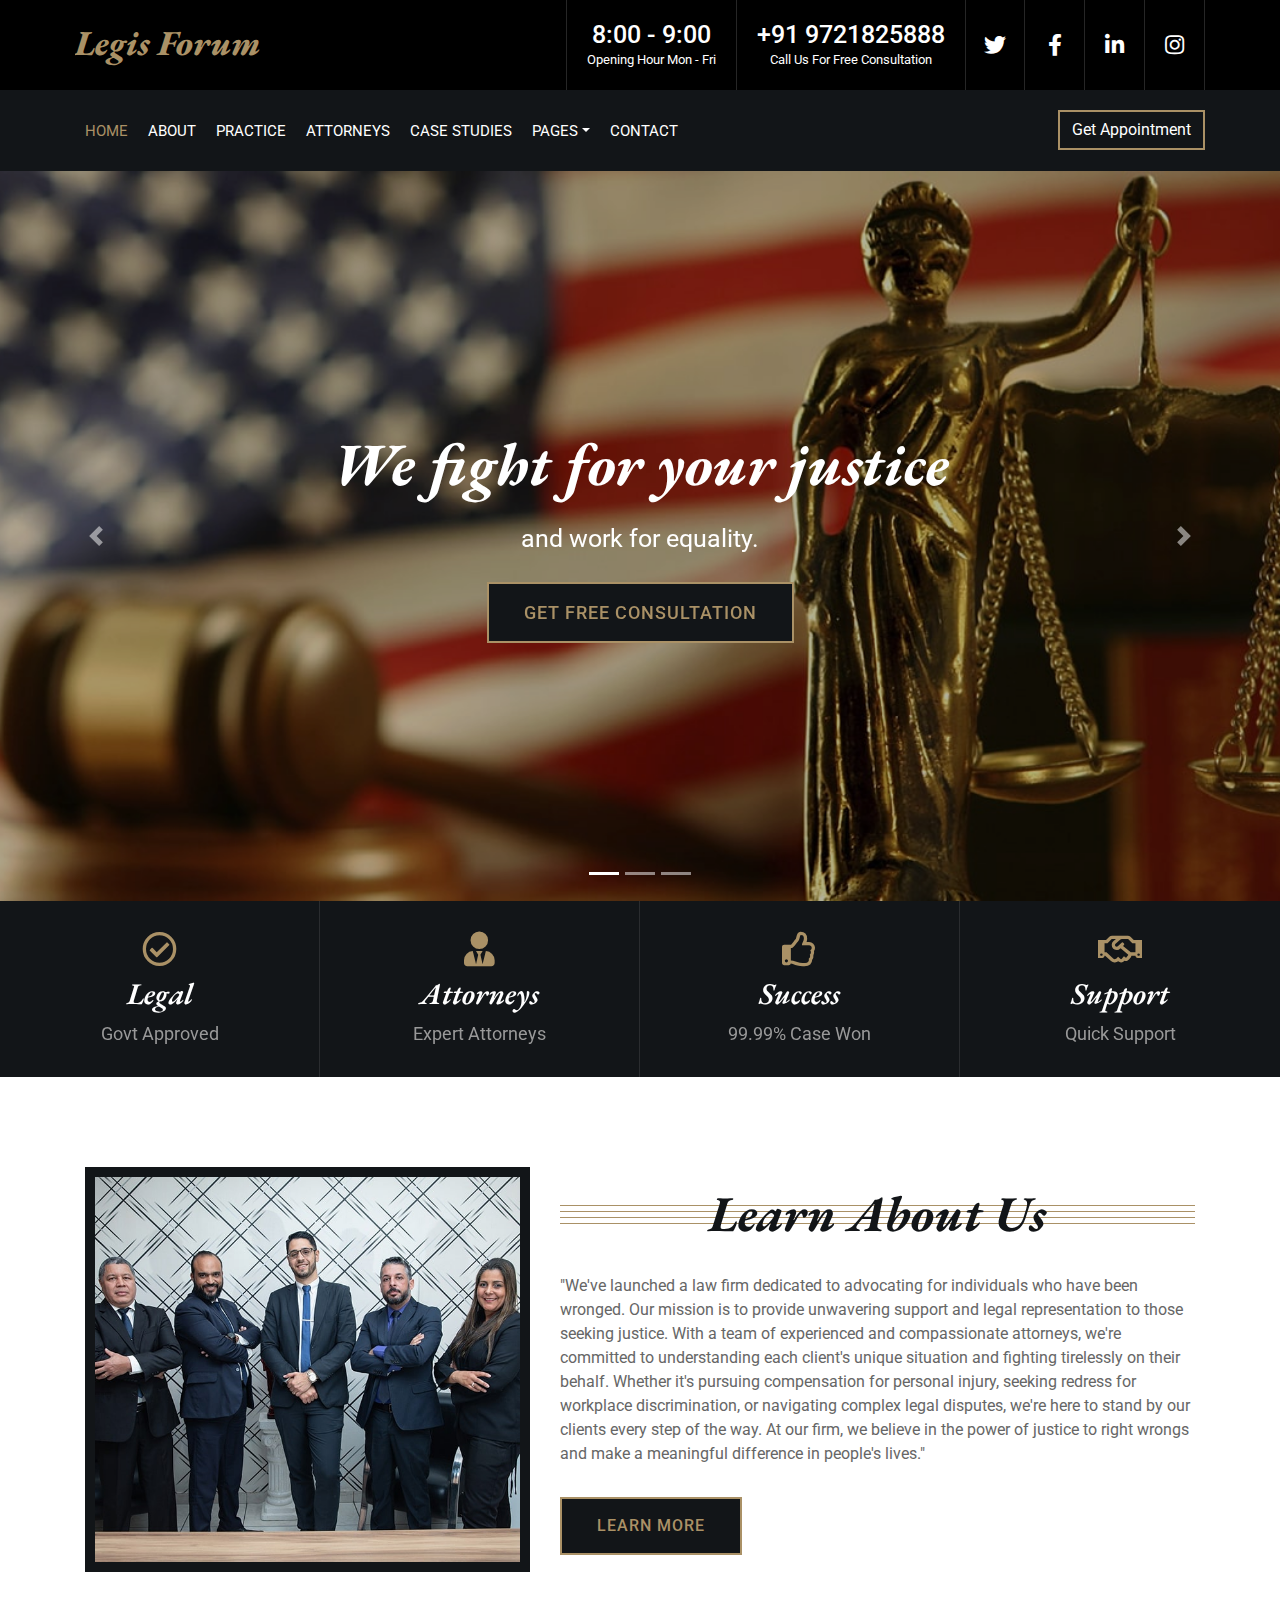
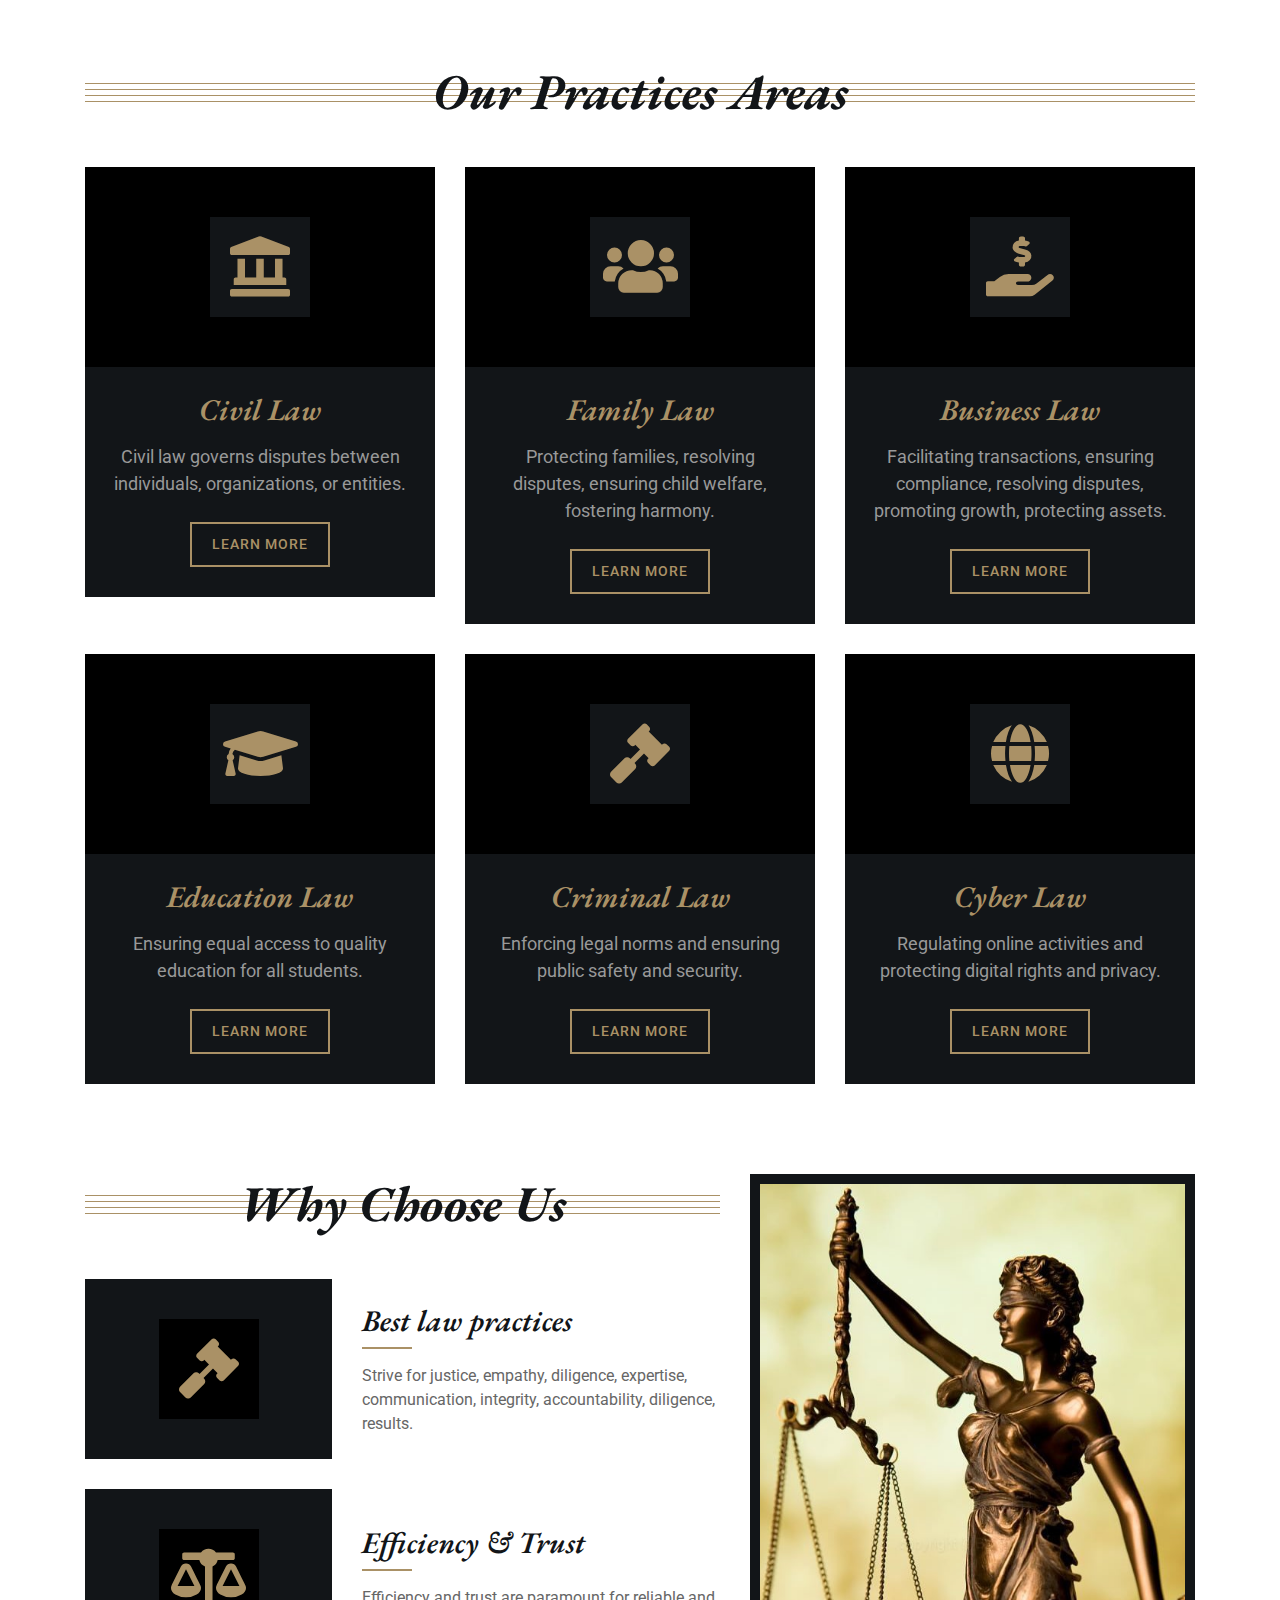
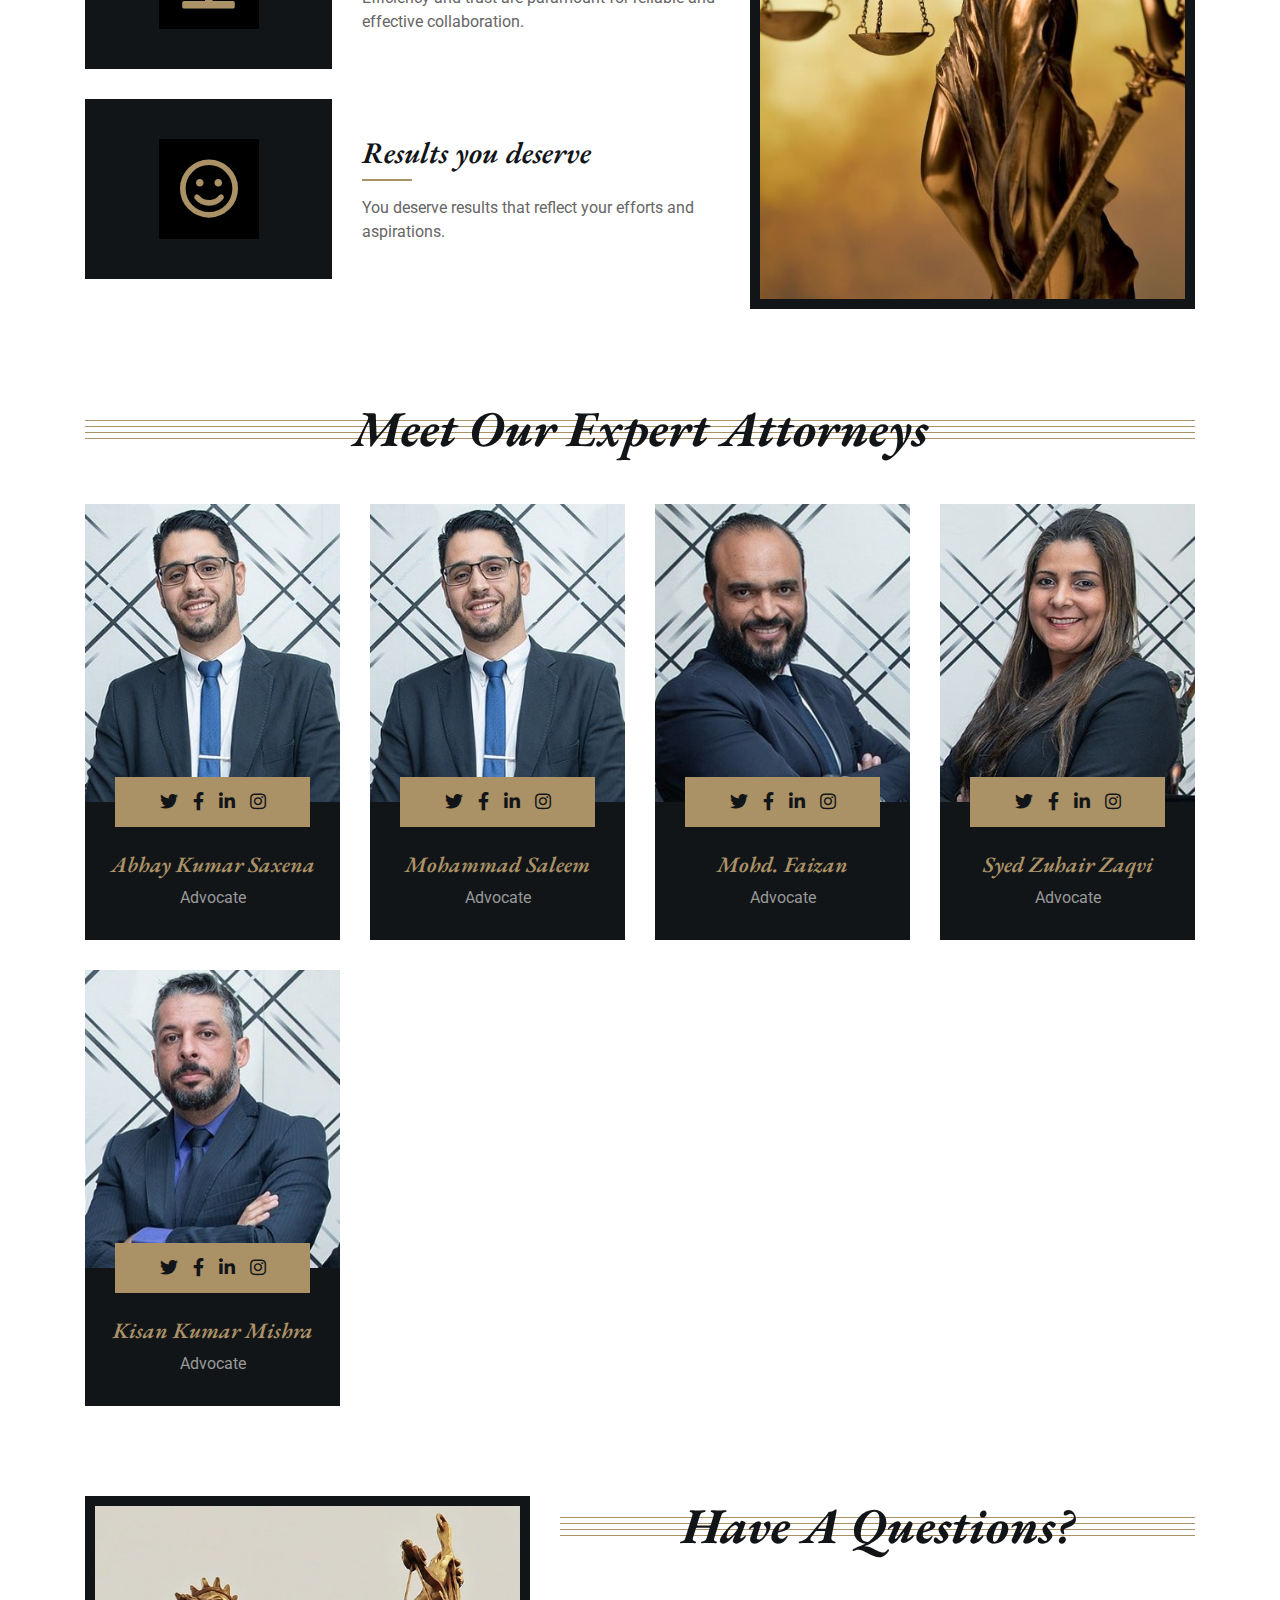
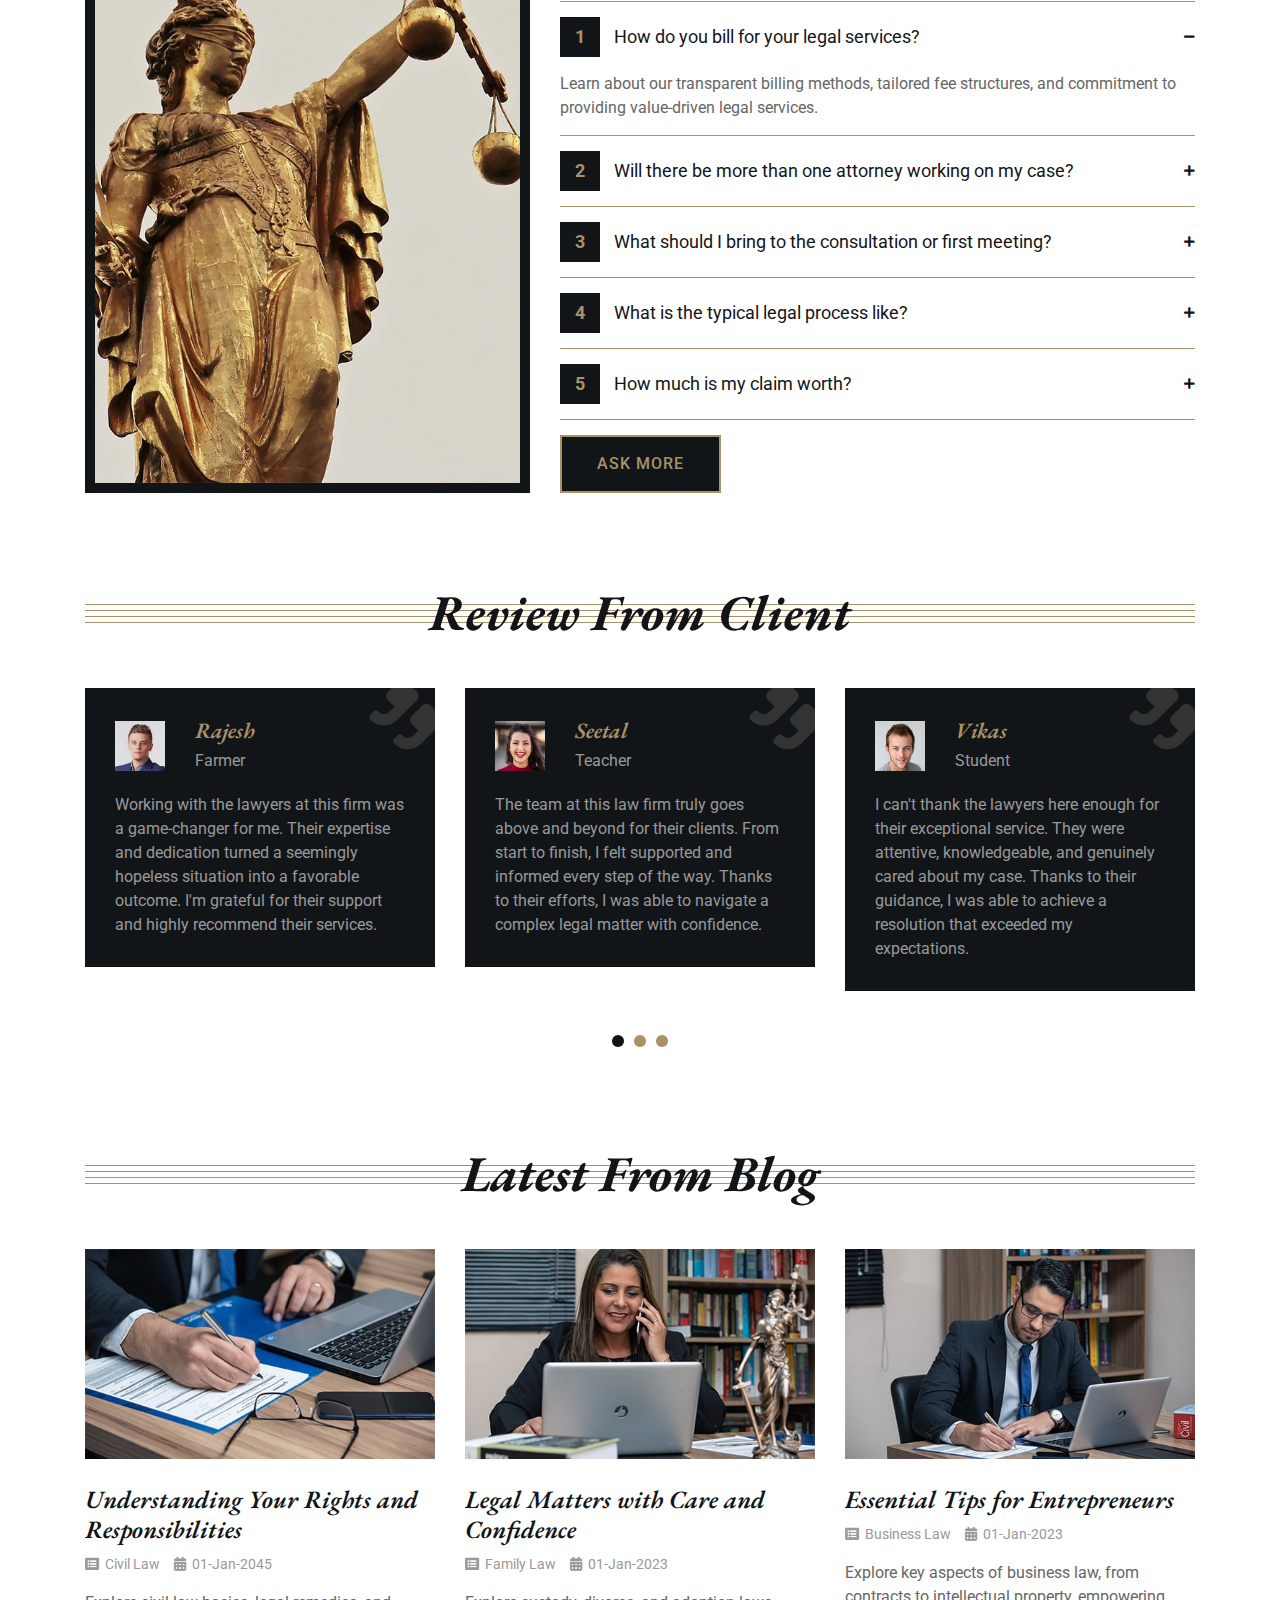
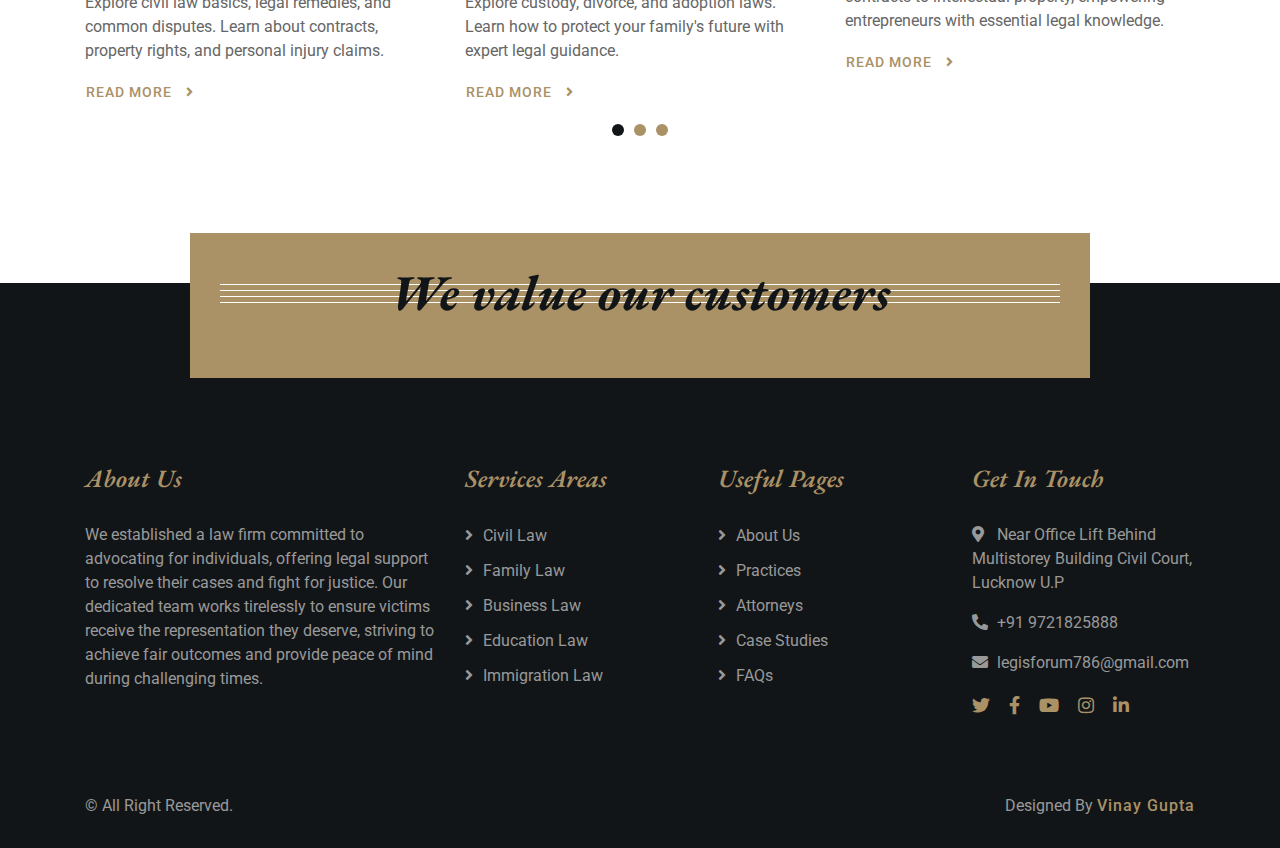
==== index.html @ a8968be2 "Add files via upload" ====
<!DOCTYPE html>
<html lang="en">
    <head>
        <meta charset="utf-8">
        <title>Legis Forum</title>
        <meta content="width=device-width, initial-scale=1.0" name="viewport">
        <meta content="Law Firm Website Template" name="keywords">
        <meta content="Law Firm Website Template" name="description">

        <!-- Favicon -->
        <link href="img/favicon.ico" rel="icon">

        <!-- Google Font -->
        <link href="https://fonts.googleapis.com/css2?family=EB+Garamond:ital,wght@1,600;1,700;1,800&family=Roboto:wght@400;500&display=swap" rel="stylesheet"> 
        
        <!-- CSS Libraries -->
        <link href="https://stackpath.bootstrapcdn.com/bootstrap/4.4.1/css/bootstrap.min.css" rel="stylesheet">
        <link href="https://cdnjs.cloudflare.com/ajax/libs/font-awesome/5.10.0/css/all.min.css" rel="stylesheet">
        <link href="lib/animate/animate.min.css" rel="stylesheet">
        <link href="lib/owlcarousel/assets/owl.carousel.min.css" rel="stylesheet">

        <!-- Template Stylesheet -->
        <link href="css/style.css" rel="stylesheet">
    </head>

    <body>
        <div class="wrapper">
            <!-- Top Bar Start -->
            <div class="top-bar">
                <div class="container-fluid">
                    <div class="row">
                        <div class="col-lg-3">
                            <div class="logo">
                                <a href="index.html">
                                    <h1 id="logoname">Legis Forum</h1>
                                    <!-- <img src="img/logo.jpg" alt="Logo"> -->
                                </a>
                            </div>
                        </div>
                        <div class="col-lg-9">
                            <div class="top-bar-right">
                                <div class="text">
                                    <h2>8:00 - 9:00</h2>
                                    <p>Opening Hour Mon - Fri</p>
                                </div>
                                <div class="text">
                                    <h2>+91 9721825888</h2>
                                    <p>Call Us For Free Consultation</p>
                                </div>
                                <div class="social">
                                    <a href=""><i class="fab fa-twitter"></i></a>
                                    <a href=""><i class="fab fa-facebook-f"></i></a>
                                    <a href=""><i class="fab fa-linkedin-in"></i></a>
                                    <a href=""><i class="fab fa-instagram"></i></a>
                                </div>
                            </div>
                        </div>
                    </div>
                </div>
            </div>
            <!-- Top Bar End -->

            <!-- Nav Bar Start -->
            <div class="nav-bar">
                <div class="container-fluid">
                    <nav class="navbar navbar-expand-lg bg-dark navbar-dark">
                        <a href="#" class="navbar-brand">MENU</a>
                        <button type="button" class="navbar-toggler" data-toggle="collapse" data-target="#navbarCollapse">
                            <span class="navbar-toggler-icon"></span>
                        </button>

                        <div class="collapse navbar-collapse justify-content-between" id="navbarCollapse">
                            <div class="navbar-nav mr-auto">
                                <a href="index.html" class="nav-item nav-link active">Home</a>
                                <a href="page/about.html" class="nav-item nav-link">About</a>
                                <a href="page/service.html" class="nav-item nav-link">Practice</a>
                                <a href="page/team.html" class="nav-item nav-link">Attorneys</a>
                                <a href="page/portfolio.html" class="nav-item nav-link">Case Studies</a>
                                <div class="nav-item dropdown">
                                    <a href="#" class="nav-link dropdown-toggle" data-toggle="dropdown">Pages</a>
                                    <div class="dropdown-menu">
                                        <a href="page/blog.html" class="dropdown-item">Blog Page</a>
                                        <a href="page/single.html" class="dropdown-item">Single Page</a>
                                    </div>
                                </div>
                                <a href="page/contact.html" class="nav-item nav-link">Contact</a>
                            </div>
                            <div class="ml-auto">
                                <a class="btn" href="page/contact.html">Get Appointment</a>
                            </div>
                        </div>
                    </nav>
                </div>
            </div>
            <!-- Nav Bar End -->
            
            
            <!-- Carousel Start -->
            <div id="carousel" class="carousel slide" data-ride="carousel">
                <ol class="carousel-indicators">
                    <li data-target="#carousel" data-slide-to="0" class="active"></li>
                    <li data-target="#carousel" data-slide-to="1"></li>
                    <li data-target="#carousel" data-slide-to="2"></li>
                </ol>
                <div class="carousel-inner">
                    <div class="carousel-item active">
                        <img src="img/carousel-1.jpg" alt="Carousel Image">
                        <div class="carousel-caption">
                            <h1 class="animated fadeInLeft">We fight for your justice</h1>
                            <p class="animated fadeInRight">and work for equality. </p>
                            <a class="btn animated fadeInUp" href="https://wa.me/9721825888
                            ">Get free consultation</a>
                        </div>
                    </div>

                    <div class="carousel-item">
                        <img src="img/carousel-2.jpg" alt="Carousel Image">
                        <div class="carousel-caption">
                            <h1 class="animated fadeInLeft">We prepared to oppose for you</h1>
                            <p class="animated fadeInRight">and ready to stand against injustice.</p>
                            <a class="btn animated fadeInUp" href="https://wa.me/9721825888
                            ">Get free consultation</a>
                        </div>
                    </div>

                    <div class="carousel-item">
                        <img src="img/carousel-3.jpg" alt="Carousel Image">
                        <div class="carousel-caption">
                            <h1 class="animated fadeInLeft">We fight for your privilege</h1>
                            <p class="animated fadeInRight">
                                and advocate for your rights.</p>
                            <a class="btn animated fadeInUp" href="https://wa.me/9721825888
                            ">Get free consultation</a>
                        </div>
                    </div>
                </div>

                <a class="carousel-control-prev" href="#carousel" role="button" data-slide="prev">
                    <span class="carousel-control-prev-icon" aria-hidden="true"></span>
                    <span class="sr-only">Previous</span>
                </a>
                <a class="carousel-control-next" href="#carousel" role="button" data-slide="next">
                    <span class="carousel-control-next-icon" aria-hidden="true"></span>
                    <span class="sr-only">Next</span>
                </a>
            </div>
            <!-- Carousel End -->
            
            
            <!-- Top Feature Start-->
            <div class="feature-top">
                <div class="container-fluid">
                    <div class="row align-items-center">
                        <div class="col-md-3 col-sm-6">
                            <div class="feature-item">
                                <i class="far fa-check-circle"></i>
                                <h3>Legal</h3>
                                <p>Govt Approved</p>
                            </div>
                        </div>
                        <div class="col-md-3 col-sm-6">
                            <div class="feature-item">
                                <i class="fa fa-user-tie"></i>
                                <h3>Attorneys</h3>
                                <p>Expert Attorneys</p>
                            </div>
                        </div>
                        <div class="col-md-3 col-sm-6">
                            <div class="feature-item">
                                <i class="far fa-thumbs-up"></i>
                                <h3>Success</h3>
                                <p>99.99% Case Won</p>
                            </div>
                        </div>
                        <div class="col-md-3 col-sm-6">
                            <div class="feature-item">
                                <i class="far fa-handshake"></i>
                                <h3>Support</h3>
                                <p>Quick Support</p>
                            </div>
                        </div>
                    </div>
                </div>
            </div>
            <!-- Top Feature End-->
            
            
            <!-- About Start -->
            <div class="about">
                <div class="container">
                    <div class="row align-items-center">
                        <div class="col-lg-5 col-md-6">
                            <div class="about-img">
                                <img src="img/about.jpg" alt="Image">
                            </div>
                        </div>
                        <div class="col-lg-7 col-md-6">
                            <div class="section-header">
                                <h2>Learn About Us</h2>
                            </div>
                            <div class="about-text">
                                <p>
                                    "We've launched a law firm dedicated to advocating for individuals who have been wronged. Our mission is to provide unwavering support and legal representation to those seeking justice. With a team of experienced and compassionate attorneys, we're committed to understanding each client's unique situation and fighting tirelessly on their behalf. Whether it's pursuing compensation for personal injury, seeking redress for workplace discrimination, or navigating complex legal disputes, we're here to stand by our clients every step of the way. At our firm, we believe in the power of justice to right wrongs and make a meaningful difference in people's lives."
                                </p>
                                <a class="btn" href="">Learn More</a>
                            </div>
                        </div>
                    </div>
                </div>
            </div>
            <!-- About End -->


            <!-- Service Start -->
            <div class="service">
                <div class="container">
                    <div class="section-header">
                        <h2>Our Practices Areas</h2>
                    </div>
                    <div class="row">
                        <div class="col-lg-4 col-md-6">
                            <div class="service-item">
                                <div class="service-icon">
                                    <i class="fa fa-landmark"></i>
                                </div>
                                <h3>Civil Law</h3>
                                <p>
                                    Civil law governs disputes between individuals, organizations, or entities.
                                </p>
                                <a class="btn" href="">Learn More</a>
                            </div>
                        </div>
                        <div class="col-lg-4 col-md-6">
                            <div class="service-item">
                                <div class="service-icon">
                                    <i class="fa fa-users"></i>
                                </div>
                                <h3>Family Law</h3>
                                <p>
                                    Protecting families, resolving disputes, ensuring child welfare, fostering harmony.
                                </p>
                                <a class="btn" href="">Learn More</a>
                            </div>
                        </div>
                        <div class="col-lg-4 col-md-6">
                            <div class="service-item">
                                <div class="service-icon">
                                    <i class="fa fa-hand-holding-usd"></i>
                                </div>
                                <h3>Business Law</h3>
                                <p>
                                    Facilitating transactions, ensuring compliance, resolving disputes, promoting growth, protecting assets.
                                </p>
                                <a class="btn" href="">Learn More</a>
                            </div>
                        </div>
                        <div class="col-lg-4 col-md-6">
                            <div class="service-item">
                                <div class="service-icon">
                                    <i class="fa fa-graduation-cap"></i>
                                </div>
                                <h3>Education Law</h3>
                                <p>
                                    Ensuring equal access to quality education for all students.
                                </p>
                                <a class="btn" href="">Learn More</a>
                            </div>
                        </div>
                        <div class="col-lg-4 col-md-6">
                            <div class="service-item">
                                <div class="service-icon">
                                    <i class="fa fa-gavel"></i>
                                </div>
                                <h3>Criminal Law</h3>
                                <p>
                                    Enforcing legal norms and ensuring public safety and security.
                                </p>
                                <a class="btn" href="">Learn More</a>
                            </div>
                        </div>
                        <div class="col-lg-4 col-md-6">
                            <div class="service-item">
                                <div class="service-icon">
                                    <i class="fa fa-globe"></i>
                                </div>
                                <h3>Cyber Law</h3>
                                <p>
                                    Regulating online activities and protecting digital rights and privacy.
                                </p>
                                <a class="btn" href="">Learn More</a>
                            </div>
                        </div>
                    </div>
                </div>
            </div>
            <!-- Service End -->
            
            
            <!-- Feature Start -->
            <div class="feature">
                <div class="container">
                    <div class="row">
                        <div class="col-md-7">
                            <div class="section-header">
                                <h2>Why Choose Us</h2>
                            </div>
                            <div class="row align-items-center feature-item">
                                <div class="col-5">
                                    <div class="feature-icon">
                                        <i class="fa fa-gavel"></i>
                                    </div>
                                </div>
                                <div class="col-7">
                                    <h3>Best law practices</h3>
                                    <p>
                                        Strive for justice, empathy, diligence, expertise, communication, integrity, accountability, diligence, results.
                                    </p>
                                </div>
                            </div>
                            <div class="row align-items-center feature-item">
                                <div class="col-5">
                                    <div class="feature-icon">
                                        <i class="fa fa-balance-scale"></i>
                                    </div>
                                </div>
                                <div class="col-7">
                                    <h3>Efficiency & Trust</h3>
                                    <p>
                                        Efficiency and trust are paramount for reliable and effective collaboration.
                                    </p>
                                </div>
                            </div>
                            <div class="row align-items-center feature-item">
                                <div class="col-5">
                                    <div class="feature-icon">
                                        <i class="far fa-smile"></i>
                                    </div>
                                </div>
                                <div class="col-7">
                                    <h3>Results you deserve</h3>
                                    <p>
                                        You deserve results that reflect your efforts and aspirations.
                                    </p>
                                </div>
                            </div>
                        </div>
                        <div class="col-md-5">
                            <div class="feature-img">
                                <img src="img/feature.jpg" alt="Feature">
                            </div>
                        </div>
                    </div>
                </div>
            </div>
            <!-- Feature End -->
            
            
            <!-- Team Start -->
            <div class="team">
                <div class="container">
                    <div class="section-header">
                        <h2>Meet Our Expert Attorneys</h2>
                    </div>
                    <div class="row">
                        <div class="col-lg-3 col-md-6">
                            <div class="team-item">
                                <div class="team-img">
                                    <img src="img/team-1.jpg" alt="Team Image">
                                </div>
                                <div class="team-text">
                                    <h2>Abhay Kumar Saxena</h2>
                                    <p>Advocate</p>
                                    <div class="team-social">
                                        <a class="social-tw" href=""><i class="fab fa-twitter"></i></a>
                                        <a class="social-fb" href=""><i class="fab fa-facebook-f"></i></a>
                                        <a class="social-li" href=""><i class="fab fa-linkedin-in"></i></a>
                                        <a class="social-in" href=""><i class="fab fa-instagram"></i></a>
                                    </div>
                                </div>
                            </div>
                        </div>
                        <div class="col-lg-3 col-md-6">
                            <div class="team-item">
                                <div class="team-img">
                                    <img src="img/team-1.jpg" alt="Team Image">
                                </div>
                                <div class="team-text">
                                    <h2>Mohammad Saleem</h2>
                                    <p>Advocate</p>
                                    <div class="team-social">
                                        <a class="social-tw" href=""><i class="fab fa-twitter"></i></a>
                                        <a class="social-fb" href=""><i class="fab fa-facebook-f"></i></a>
                                        <a class="social-li" href=""><i class="fab fa-linkedin-in"></i></a>
                                        <a class="social-in" href=""><i class="fab fa-instagram"></i></a>
                                    </div>
                                </div>
                            </div>
                        </div>
                        <div class="col-lg-3 col-md-6">
                            <div class="team-item">
                                <div class="team-img">
                                    <img src="img/team-2.jpg" alt="Team Image">
                                </div>
                                <div class="team-text">
                                    <h2>Mohd. Faizan</h2>
                                    <p>Advocate</p>
                                    <div class="team-social">
                                        <a class="social-tw" href=""><i class="fab fa-twitter"></i></a>
                                        <a class="social-fb" href=""><i class="fab fa-facebook-f"></i></a>
                                        <a class="social-li" href=""><i class="fab fa-linkedin-in"></i></a>
                                        <a class="social-in" href=""><i class="fab fa-instagram"></i></a>
                                    </div>
                                </div>
                            </div>
                        </div>
                        <div class="col-lg-3 col-md-6">
                            <div class="team-item">
                                <div class="team-img">
                                    <img src="img/team-3.jpg" alt="Team Image">
                                </div>
                                <div class="team-text">
                                    <h2>Syed Zuhair Zaqvi</h2>
                                    <p>Advocate</p>
                                    <div class="team-social">
                                        <a class="social-tw" href=""><i class="fab fa-twitter"></i></a>
                                        <a class="social-fb" href=""><i class="fab fa-facebook-f"></i></a>
                                        <a class="social-li" href=""><i class="fab fa-linkedin-in"></i></a>
                                        <a class="social-in" href=""><i class="fab fa-instagram"></i></a>
                                    </div>
                                </div>
                            </div>
                        </div>
                        <div class="col-lg-3 col-md-6">
                            <div class="team-item">
                                <div class="team-img">
                                    <img src="img/team-4.jpg" alt="Team Image">
                                </div>
                                <div class="team-text">
                                    <h2>Kisan Kumar Mishra</h2>
                                    <p>Advocate</p>
                                    <div class="team-social">
                                        <a class="social-tw" href=""><i class="fab fa-twitter"></i></a>
                                        <a class="social-fb" href=""><i class="fab fa-facebook-f"></i></a>
                                        <a class="social-li" href=""><i class="fab fa-linkedin-in"></i></a>
                                        <a class="social-in" href=""><i class="fab fa-instagram"></i></a>
                                    </div>
                                </div>
                            </div>
                        </div>
                    </div>
                </div>
            </div>
            <!-- Team End -->


            <!-- FAQs Start -->
            <div class="faqs">
                <div class="container">
                    <div class="row">
                        <div class="col-md-5">
                            <div class="faqs-img">
                                <img src="img/faqs.jpg" alt="Image">
                            </div>
                        </div>
                        <div class="col-md-7">
                            <div class="section-header">
                                <h2>Have A Questions?</h2>
                            </div>
                            <div id="accordion">
                                <div class="card">
                                    <div class="card-header">
                                        <a class="card-link collapsed" data-toggle="collapse" href="#collapseOne" aria-expanded="true">
                                            <span>1</span> How do you bill for your legal services?
                                        </a>
                                    </div>
                                    <div id="collapseOne" class="collapse show" data-parent="#accordion">
                                        <div class="card-body">
                                            Learn about our transparent billing methods, tailored fee structures, and commitment to providing value-driven legal services.
                                        </div>
                                    </div>
                                </div>
                                <div class="card">
                                    <div class="card-header">
                                        <a class="card-link" data-toggle="collapse" href="#collapseTwo">
                                            <span>2</span> Will there be more than one attorney working on my case?
                                        </a>
                                    </div>
                                    <div id="collapseTwo" class="collapse" data-parent="#accordion">
                                        <div class="card-body">
                                            Discover how our firm leverages collective expertise and collaboration among attorneys to provide comprehensive and effective legal representation.
                                        </div>
                                    </div>
                                </div>
                                <div class="card">
                                    <div class="card-header">
                                        <a class="card-link" data-toggle="collapse" href="#collapseThree">
                                            <span>3</span> What should I bring to the consultation or first meeting?
                                        </a>
                                    </div>
                                    <div id="collapseThree" class="collapse" data-parent="#accordion">
                                        <div class="card-body">
                                            Discover how our firm leverages collective expertise and collaboration among attorneys to provide comprehensive and effective legal representation.
                                        </div>
                                    </div>
                                </div>
                                <div class="card">
                                    <div class="card-header">
                                        <a class="card-link" data-toggle="collapse" href="#collapseFour">
                                            <span>4</span> What is the typical legal process like?
                                        </a>
                                    </div>
                                    <div id="collapseFour" class="collapse" data-parent="#accordion">
                                        <div class="card-body">
                                            Gain insights into the typical legal journey, from initial consultation to case resolution, empowering you to navigate confidently.
                                        </div>
                                    </div>
                                </div>
                                <div class="card">
                                    <div class="card-header">
                                        <a class="card-link" data-toggle="collapse" href="#collapseFive">
                                            <span>5</span> How much is my claim worth?
                                        </a>
                                    </div>
                                    <div id="collapseFive" class="collapse" data-parent="#accordion">
                                        <div class="card-body">
                                            Explore factors influencing claim worth, such as damages, liability, and precedents, to gain clarity on potential compensation.
                                        </div>
                                    </div>
                                </div> 
                            </div>
                            <a class="btn" href="">Ask more</a>
                        </div>
                    </div>
                </div>
            </div>
            <!-- FAQs End -->


            <!-- Testimonial Start -->
            <div class="testimonial">
                <div class="container">
                    <div class="section-header">
                        <h2>Review From Client</h2>
                    </div>
                    <div class="owl-carousel testimonials-carousel">
                        <div class="testimonial-item">
                            <i class="fa fa-quote-right"></i>
                            <div class="row align-items-center">
                                <div class="col-3">
                                    <img src="img/testimonial-1.jpg" alt="">
                                </div>
                                <div class="col-9">
                                    <h2>Rajesh</h2>
                                    <p>Farmer</p>
                                </div>
                                <div class="col-12">
                                    <p>
                                        Working with the lawyers at this firm was a game-changer for me. Their expertise and dedication turned a seemingly hopeless situation into a favorable outcome. I'm grateful for their support and highly recommend their services.
                                    </p>
                                </div>
                            </div>
                        </div>
                        <div class="testimonial-item">
                            <i class="fa fa-quote-right"></i>
                            <div class="row align-items-center">
                                <div class="col-3">
                                    <img src="img/testimonial-2.jpg" alt="">
                                </div>
                                <div class="col-9">
                                    <h2>Seetal</h2>
                                    <p>Teacher</p>
                                </div>
                                <div class="col-12">
                                    <p>
                                        The team at this law firm truly goes above and beyond for their clients. From start to finish, I felt supported and informed every step of the way. Thanks to their efforts, I was able to navigate a complex legal matter with confidence.
                                    </p>
                                </div>
                            </div>
                        </div>
                        <div class="testimonial-item">
                            <i class="fa fa-quote-right"></i>
                            <div class="row align-items-center">
                                <div class="col-3">
                                    <img src="img/testimonial-3.jpg" alt="">
                                </div>
                                <div class="col-9">
                                    <h2>Vikas</h2>
                                    <p>Student</p>
                                </div>
                                <div class="col-12">
                                    <p>
                                        I can't thank the lawyers here enough for their exceptional service. They were attentive, knowledgeable, and genuinely cared about my case. Thanks to their guidance, I was able to achieve a resolution that exceeded my expectations.
                                    </p>
                                </div>
                            </div>
                        </div>
                        <div class="testimonial-item">
                            <i class="fa fa-quote-right"></i>
                            <div class="row align-items-center">
                                <div class="col-3">
                                    <img src="img/testimonial-4.jpg" alt="">
                                </div>
                                <div class="col-9">
                                    <h2>Zia</h2>
                                    <p>Clerk</p>
                                </div>
                                <div class="col-12">
                                    <p>
                                        Choosing this firm was the best decision I made for my legal needs. The lawyers were professional, compassionate, and relentless in pursuing justice on my behalf. I wouldn't hesitate to recommend them to anyone in need of legal assistance.
                                    </p>
                                </div>
                            </div>
                        </div>
                        <div class="testimonial-item">
                            <i class="fa fa-quote-right"></i>
                            <div class="row align-items-center">
                                <div class="col-3">
                                    <img src="img/testimonial-1.jpg" alt="">
                                </div>
                                <div class="col-9">
                                    <h2>Salman</h2>
                                    <p>Buiness Owner</p>
                                </div>
                                <div class="col-12">
                                    <p>
                                        My experience with this law firm was outstanding from start to finish. The lawyers were responsive, proactive, and strategic in their approach. Thanks to their expertise, I was able to navigate a complex legal issue with confidence and achieve a favorable outcome.
                                    </p>
                                </div>
                            </div>
                        </div>
                        <div class="testimonial-item">
                            <i class="fa fa-quote-right"></i>
                            <div class="row align-items-center">
                                <div class="col-3">
                                    <img src="img/testimonial-2.jpg" alt="">
                                </div>
                                <div class="col-9">
                                    <h2>Geeta</h2>
                                    <p>Professor</p>
                                </div>
                                <div class="col-12">
                                    <p>
                                        Exceptional service from start to finish! The lawyers at this firm provided me with the guidance and support I needed during a difficult legal matter. Their expertise and dedication helped me navigate the process smoothly, resulting in a favorable outcome. Highly recommend their services!
                                    </p>
                                </div>
                            </div>
                        </div>
                        <div class="testimonial-item">
                            <i class="fa fa-quote-right"></i>
                            <div class="row align-items-center">
                                <div class="col-3">
                                    <img src="img/testimonial-3.jpg" alt="">
                                </div>
                                <div class="col-9">
                                    <h2>Aquib</h2>
                                    <p>Postman</p>
                                </div>
                                <div class="col-12">
                                    <p>
                                        Working with this law firm was a game-changer for me. The lawyers were professional, proactive, and genuinely cared about my situation. They went above and beyond to advocate for me, providing expert guidance and support throughout the entire process. I couldn't have asked for better representation!
                                    </p>
                                </div>
                            </div>
                        </div>
                    </div>
                </div>
            </div>
            <!-- Testimonial End -->


            <!-- Blog Start -->
            <div class="blog">
                <div class="container">
                    <div class="section-header">
                        <h2>Latest From Blog</h2>
                    </div>
                    <div class="owl-carousel blog-carousel">
                        <div class="blog-item">
                            <img src="img/blog-1.jpg" alt="Blog">
                            <h3>Understanding Your Rights and Responsibilities</h3>
                            <div class="meta">
                                <i class="fa fa-list-alt"></i>
                                <a href="">Civil Law</a>
                                <i class="fa fa-calendar-alt"></i>
                                <p>01-Jan-2045</p>
                            </div>
                            <p>
                                Explore civil law basics, legal remedies, and common disputes. Learn about contracts, property rights, and personal injury claims.
                            </p>
                            <a class="btn" href="">Read More <i class="fa fa-angle-right"></i></a>
                        </div>
                        <div class="blog-item">
                            <img src="img/blog-2.jpg" alt="Blog">
                            <h3>Legal Matters with Care and Confidence</h3>
                            <div class="meta">
                                <i class="fa fa-list-alt"></i>
                                <a href="">Family Law</a>
                                <i class="fa fa-calendar-alt"></i>
                                <p>01-Jan-2023</p>
                            </div>
                            <p>
                                Explore custody, divorce, and adoption laws. Learn how to protect your family's future with expert legal guidance.
                            </p>
                            <a class="btn" href="">Read More <i class="fa fa-angle-right"></i></a>
                        </div>
                        <div class="blog-item">
                            <img src="img/blog-3.jpg" alt="Blog">
                            <h3>Essential Tips for Entrepreneurs</h3>
                            <div class="meta">
                                <i class="fa fa-list-alt"></i>
                                <a href="">Business Law</a>
                                <i class="fa fa-calendar-alt"></i>
                                <p>01-Jan-2023</p>
                            </div>
                            <p>
                                Explore key aspects of business law, from contracts to intellectual property, empowering entrepreneurs with essential legal knowledge.
                            </p>
                            <a class="btn" href="">Read More <i class="fa fa-angle-right"></i></a>
                        </div>
                        <div class="blog-item">
                            <img src="img/blog-1.jpg" alt="Blog">
                            <h3>Insights into Education Law</h3>
                            <div class="meta">
                                <i class="fa fa-list-alt"></i>
                                <a href="">Education Law</a>
                                <i class="fa fa-calendar-alt"></i>
                                <p>01-Jan-2045</p>
                            </div>
                            <p>
                                Explore key aspects of education law, including student rights, discrimination, and special education, to empower informed decision-making.
                            </p>
                            <a class="btn" href="">Read More <i class="fa fa-angle-right"></i></a>
                        </div>
                        <div class="blog-item">
                            <img src="img/blog-2.jpg" alt="Blog">
                            <h3>Insights from a Criminal Defense Lawyer</h3>
                            <div class="meta">
                                <i class="fa fa-list-alt"></i>
                                <a href="">Criminal Law</a>
                                <i class="fa fa-calendar-alt"></i>
                                <p>01-Jan-2045</p>
                            </div>
                            <p>
                                From arrests to trials, explore the complexities of criminal law with expert analysis and real-life case studies.
                            </p>
                            <a class="btn" href="">Read More <i class="fa fa-angle-right"></i></a>
                        </div>
                        <div class="blog-item">
                            <img src="img/blog-3.jpg" alt="Blog">
                            <h3>Understanding Cyber Law Essentials</h3>
                            <div class="meta">
                                <i class="fa fa-list-alt"></i>
                                <a href="">Cyber Law</a>
                                <i class="fa fa-calendar-alt"></i>
                                <p>01-Jan-2023</p>
                            </div>
                            <p>
                                Explore cyber law's impact on privacy, data protection, cybercrimes, and digital rights in today's interconnected world. Stay informed!
                            </p>
                            <a class="btn" href="">Read More <i class="fa fa-angle-right"></i></a>
                        </div>
                        <div class="blog-item">
                            <img src="img/blog-1.jpg" alt="Blog">
                            <h3>Essential Insights into Business Law</h3>
                            <div class="meta">
                                <i class="fa fa-list-alt"></i>
                                <a href="">Business Law</a>
                                <i class="fa fa-calendar-alt"></i>
                                <p>01-Jan-2045</p>
                            </div>
                            <p>
                                Explore key aspects of business law, from contracts to corporate governance, and gain valuable knowledge for entrepreneurial success.
                            </p>
                            <a class="btn" href="">Read More <i class="fa fa-angle-right"></i></a>
                        </div>
                    </div>
                </div>
            </div>
            <!-- Blog End -->
            
            
            <!-- Newsletter Start -->
            <div class="newsletter">
                <div class="container">
                    <div class="section-header">
                        <h2>We value our customers</h2>
                    </div>
                    <!-- <div class="form">
                        <input class="form-control" placeholder="Email here">
                        <button class="btn">Submit</button>
                    </div> -->
                </div>
            </div>
            <!-- Newsletter End -->


            <!-- Footer Start -->
            <div class="footer">
                <div class="container">
                    <div class="row">
                        <div class="col-md-6 col-lg-4">
                            <div class="footer-about">
                                <h2>About Us</h2>
                                <p>
                                    We established a law firm committed to advocating for individuals, offering legal support to resolve their cases and fight for justice. Our dedicated team works tirelessly to ensure victims receive the representation they deserve, striving to achieve fair outcomes and provide peace of mind during challenging times.
                                </p>
                            </div>
                        </div>
                        <div class="col-md-6 col-lg-8">
                            <div class="row">
                        <div class="col-md-6 col-lg-4">
                            <div class="footer-link">
                                <h2>Services Areas</h2>
                                <a href="">Civil Law</a>
                                <a href="">Family Law</a>
                                <a href="">Business Law</a>
                                <a href="">Education Law</a>
                                <a href="">Immigration Law</a>
                            </div>
                        </div>
                        <div class="col-md-6 col-lg-4">
                            <div class="footer-link">
                                <h2>Useful Pages</h2>
                                <a href="">About Us</a>
                                <a href="">Practices</a>
                                <a href="">Attorneys</a>
                                <a href="">Case Studies</a>
                                <a href="">FAQs</a>
                            </div>
                        </div>
                        <div class="col-md-6 col-lg-4">
                            <div class="footer-contact">
                                <h2>Get In Touch</h2>
                                <p><i class="fa fa-map-marker-alt"></i>Near Office Lift Behind Multistorey Building Civil Court, Lucknow U.P</p>
                                <p><i class="fa fa-phone-alt"></i>+91 9721825888</p>
                                <p><i class="fa fa-envelope"></i>legisforum786@gmail.com</p>
                                <div class="footer-social">
                                    <a href=""><i class="fab fa-twitter"></i></a>
                                    <a href=""><i class="fab fa-facebook-f"></i></a>
                                    <a href=""><i class="fab fa-youtube"></i></a>
                                    <a href=""><i class="fab fa-instagram"></i></a>
                                    <a href=""><i class="fab fa-linkedin-in"></i></a>
                                </div>
                            </div>
                        </div>
                        </div>
                    </div>
                    </div>
                </div>
                
                <div class="container copyright">
                    <div class="row">
                        <div class="col-md-6">
                            <p> &copy; <a href="https://github.com/vinaytheprogrammer"></a>All Right Reserved.</p>
                        </div>
                        <div class="col-md-6">
                            <p>Designed By <a href="https://github.com/vinaytheprogrammer">Vinay Gupta</a></p>
                        </div>
                    </div>
                </div>
            </div>
            <!-- Footer End -->
            
            <a href="#" class="back-to-top"><i class="fa fa-chevron-up"></i></a>
        </div>

        <!-- JavaScript Libraries -->
        <script src="https://code.jquery.com/jquery-3.4.1.min.js"></script>
        <script src="https://stackpath.bootstrapcdn.com/bootstrap/4.4.1/js/bootstrap.bundle.min.js"></script>
        <script src="lib/easing/easing.min.js"></script>
        <script src="lib/owlcarousel/owl.carousel.min.js"></script>
        <script src="lib/isotope/isotope.pkgd.min.js"></script>

        <!-- Template Javascript -->
        <script src="js/main.js"></script>
    </body>
</html>
---- css/style.css ----
/*******************************/
/********* General CSS *********/
/*******************************/


  #logoname {
    font-size: 35px;
    height: 70px;
  }

body {
    color: #666666;
    background: #ffffff;
    font-family: 'Roboto', sans-serif;
    font-weight: 400;
}

h1,
h2, 
h3, 
h4,
h5, 
h6 {
    font-family: 'EB Garamond', serif;
    font-weight: 600;
    font-style: italic;
    color: #121518;
}

a {
    color: #454545;
    transition: .3s;
}

a:hover,
a:active,
a:focus {
    color: #aa9166;
    outline: none;
    text-decoration: none;
}

.btn:focus {
    box-shadow: none;
}

.wrapper {
    position: relative;
    width: 100%;
    max-width: 1366px;
    margin: 0 auto;
    background: #ffffff;
}

.back-to-top {
    position: fixed;
    display: none;
    background: #aa9166;
    color: #121518;
    width: 44px;
    height: 44px;
    text-align: center;
    line-height: 1;
    font-size: 22px;
    right: 15px;
    bottom: 15px;
    transition: background 0.5s;
    z-index: 9;
}

.back-to-top:hover {
    color: #aa9166;
    background: #121518;
}

.back-to-top i {
    padding-top: 10px;
}


/**********************************/
/********** Top Bar CSS ***********/
/**********************************/
.top-bar {
    position: relative;
    height: 90px;
    background: #000000;
}

.top-bar .logo {
    padding: 15px 0;
    text-align: left;
    overflow: hidden;
}

.top-bar .logo h1 {
    margin: 0;
    color: #aa9166;
    font-size: 75px;
    line-height: 55px;
    font-weight: 800;
}

.top-bar .logo img {
    max-width: 100%;
    max-height: 60px;
}

.top-bar .top-bar-right {
    display: flex;
    align-items: center;
    justify-content: flex-end;
}

.top-bar .text {
    display: flex;
    align-items: center;
    justify-content: center;
    flex-direction: column;
    height: 90px;
    padding: 0 20px;
    text-align: center;
    border-left: 1px solid rgba(255, 255, 255, .15);
}

.top-bar .text h2 {
    color: #ffffff;
    font-family: 'Roboto', sans-serif;
    font-weight: 500;
    font-style: normal;
    font-size: 25px;
    margin: 0;
}

.top-bar .text p {
    color: #ffffff;
    font-size: 13px;
    margin: 0;
}

.top-bar .social {
    display: flex;
    height: 90px;
    font-size: 0;
    justify-content: flex-end;
}

.top-bar .social a {
    display: flex;
    align-items: center;
    justify-content: center;
    width: 60px;
    height: 100%;
    font-size: 22px;
    color: #ffffff;
    border-right: 1px solid rgba(255, 255, 255, .15);
}

.top-bar .social a:first-child {
    border-left: 1px solid rgba(255, 255, 255, .15);
}

.top-bar .social a:hover {
    color: #aa9166;
    background: #ffffff;
}

@media (min-width: 992px) {
    .top-bar {
        padding: 0 60px;
    }
}

@media (max-width: 991.98px) {
    .top-bar .logo {
        text-align: center;
    }
    
    .top-bar .social {
        display: none;
    }
}


/**********************************/
/*********** Nav Bar CSS **********/
/**********************************/
.nav-bar {
    position: relative;
    padding: 20px 0;
    transition: .3s;
}

.nav-bar.nav-sticky {
    position: fixed;
    top: 0;
    width: 100%;
    padding: 10px 0;
    box-shadow: 0 2px 5px rgba(0, 0, 0, .3);
    z-index: 999;
}

.nav-bar .navbar {
    height: 100%;
    padding: 0;
}

.navbar-dark .navbar-nav .nav-link,
.navbar-dark .navbar-nav .nav-link:focus,
.navbar-dark .navbar-nav .nav-link:hover,
.navbar-dark .navbar-nav .nav-link.active {
    padding: 10px 10px 8px 10px;
    color: #ffffff;
}

.navbar-dark .navbar-nav .nav-link:hover,
.navbar-dark .navbar-nav .nav-link.active {
    color: #aa9166;
    transition: none;
}

.nav-bar .dropdown-menu {
    margin-top: 0;
    border: 0;
    border-radius: 0;
    background: #f8f9fa;
}

.nav-bar .btn {
    color: #ffffff;
    border: 2px solid #aa9166;
    border-radius: 0;
}

.nav-bar .btn:hover {
    background: #aa9166;
}

@media (min-width: 992px) {
    .nav-bar {
        padding: 20px 60px;
    }
    
    .nav-bar.nav-sticky {
        padding: 10px 60px;
    }
    
    .nav-bar,
    .nav-bar .navbar {
        background: #121518 !important;
    }
    
    .nav-bar .navbar-brand {
        display: none;
    }
    
    .nav-bar a.nav-link {
        padding: 8px 15px;
        font-size: 15px;
        text-transform: uppercase;
    }
}

@media (max-width: 991.98px) {   
    .nav-bar,
    .nav-bar .navbar {
        padding: 3px 0;
        background: #121518 !important;
    }
    
    .nav-bar a.nav-link {
        padding: 5px;
    }
    
    .nav-bar .dropdown-menu {
        box-shadow: none;
    }
    
    .nav-bar .btn {
        display: none;
    }
}


/*******************************/
/******** Carousel CSS *********/
/*******************************/
.carousel {
    position: relative;
    width: 100%;
    height: calc(100vh - 170px);
    margin: 0 auto;
    text-align: center;
    overflow: hidden;
}

.carousel .carousel-inner,
.carousel .carousel-item {
    position: relative;
    width: 100%;
    height: 100%;
}

.carousel .carousel-item img {
    width: 100%;
    height: 100%;
    object-fit: cover;
}

.carousel .carousel-item::after {
    position: absolute;
    content: "";
    width: 100%;
    height: 100%;
    top: 0;
    left: 0;
    background: rgba(0, 0, 0, .3);
    z-index: 1;
}

.carousel .carousel-caption {
    position: absolute;
    top: 0;
    bottom: 0;
    display: flex;
    align-items: center;
    justify-content: center;
    flex-direction: column;
    height: calc(100vh - 170px);
}

.carousel .carousel-caption h1 {
    color: #ffffff;
    font-size: 60px;
    font-weight: 700;
    margin-bottom: 20px;
}

.carousel .carousel-caption p {
    color: #ffffff;
    font-size: 25px;
    margin-bottom: 25px;
}

.carousel .carousel-caption .btn {
    padding: 15px 35px;
    font-size: 18px;
    font-weight: 500;
    letter-spacing: 1px;
    text-transform: uppercase;
    color: #aa9166;
    background: #121518;
    border: 2px solid #aa9166;
    border-radius: 0;
    transition: .3s;
}

.carousel .carousel-caption .btn:hover {
    color: #121518;
    background: #aa9166;
}

@media (max-width: 767.98px) {
    .carousel .carousel-caption h1 {
        font-size: 40px;
        font-weight: 700;
    }
    
    .carousel .carousel-caption p {
        font-size: 20px;
    }
    
    .carousel .carousel-caption .btn {
        padding: 12px 30px;
        font-size: 18px;
        font-weight: 500;
        letter-spacing: 0;
    }
}

@media (max-width: 575.98px) {
    .carousel .carousel-caption h1 {
        font-size: 30px;
        font-weight: 500;
    }
    
    .carousel .carousel-caption p {
        font-size: 16px;
    }
    
    .carousel .carousel-caption .btn {
        padding: 10px 25px;
        font-size: 16px;
        font-weight: 400;
        letter-spacing: 0;
    }
}

.carousel .animated {
    -webkit-animation-duration: 1.5s;
    animation-duration: 1.5s;
}


/*******************************/
/******* Page Header CSS *******/
/*******************************/
.page-header {
    position: relative;
    margin-bottom: 45px;
    padding: 90px 0;
    text-align: center;
    background: #aa9166;
}

.page-header h2 {
    position: relative;
    color: #121518;
    font-size: 60px;
    font-weight: 700;
    margin-bottom: 20px;
    padding-bottom: 5px;
}

.page-header h2::after {
    position: absolute;
    content: "";
    width: 100px;
    height: 2px;
    left: calc(50% - 50px);
    bottom: 0;
    background: #121518;
}

.page-header a {
    position: relative;
    padding: 0 12px;
    font-size: 22px;
    color: #121518;
}

.page-header a:hover {
    color: #ffffff;
}

.page-header a::after {
    position: absolute;
    content: "/";
    width: 8px;
    height: 8px;
    top: -2px;
    right: -7px;
    text-align: center;
    color: #121518;
}

.page-header a:last-child::after {
    display: none;
}

@media (max-width: 767.98px) {
    .page-header h2 {
        font-size: 35px;
    }
    
    .page-header a {
        font-size: 18px;
    }
}


/*******************************/
/******* Section Header ********/
/*******************************/
.section-header {
    position: relative;
    width: 100%;
    text-align: center;
    margin-bottom: 45px;
}

.section-header h2 {
    margin: 0;
    position: relative;
    font-size: 50px;
    font-weight: 700;
    white-space: nowrap;
    z-index: 1;
}

.section-header h2::before {
    position: absolute;
    content: "";
    width: 100%;
    height: 7px;
    left: 0;
    top: 21px;
    background: transparent;
    border-top: 1px solid #aa9166;
    border-bottom: 1px solid #aa9166;
    z-index: -1;
}

.section-header h2::after {
    position: absolute;
    content: "";
    width: 100%;
    height: 7px;
    left: 0;
    bottom: 20px;
    background: transparent;
    border-top: 1px solid #aa9166;
    border-bottom: 1px solid #aa9166;
    z-index: -1;
}

@media (max-width: 767.98px) {
    .section-header h2 {
        font-size: 30px;
    }
}

/*******************************/
/******** Top Feature CSS ******/
/*******************************/
.feature-top {
    position: relative;
    background: #121518;
    margin-bottom: 45px;
}

.feature-top .col-md-3 {
    border-right: 1px solid rgba(255, 255, 255, .1);
    border-bottom: 1px solid rgba(255, 255, 255, .1);
}

@media (max-width: 575.98px) {
    .feature-top .col-md-3:nth-child(1n) {
        border-right: none;
    }
    
    .feature-top .col-md-3:last-child {
        border-bottom: none;
    }
}

@media (min-width: 576px) and (max-width: 767.98px) {
    .feature-top .col-md-3:nth-child(2n) {
        border-right: none;
    }
    
    .feature-top .col-md-3:nth-child(3n),
    .feature-top .col-md-3:nth-child(4n) {
        border-bottom: none;
    }
}

@media (min-width: 768px) {
    .feature-top .col-md-3 {
        border-bottom: none;
    }
    
    .feature-top .col-md-3:nth-child(4n) {
        border-right: none;
    }
}

.feature-top .feature-item {
    padding: 30px 0;
    text-align: center;
}

.feature-top .feature-item i {
    color: #aa9166;
    font-size: 35px;
    margin-bottom: 10px;
}

.feature-top .feature-item h3 {
    color: #ffffff;
    font-size: 30px;
    font-weight: 600;
}

.feature-top .feature-item p {
    color: #999999;
    margin: 0;
    font-size: 18px;
}


/*******************************/
/********** About CSS **********/
/*******************************/
.about {
    position: relative;
    width: 100%;
    padding: 45px 0;
}

.about .section-header {
    margin-bottom: 30px;
}

.about .about-img {
    position: relative;
    height: 100%;
    padding: 10px;
    background: #121518;
}

.about .about-img img {
    width: 100%;
    height: 100%;
    object-fit: cover;
}

.about .about-text p {
    font-size: 16px;
}

.about .about-text a.btn {
    position: relative;
    margin-top: 15px;
    padding: 15px 35px;
    font-size: 16px;
    font-weight: 500;
    letter-spacing: 1px;
    text-transform: uppercase;
    color: #aa9166;
    border: 2px solid #aa9166;
    border-radius: 0;
    background: #121518;
    transition: .3s;
}

.about .about-text a.btn:hover {
    color: #121518;
    background: #aa9166;
}

@media (max-width: 767.98px) {
    .about .about-img {
        margin-bottom: 30px;
        height: auto;
    }
}


/*******************************/
/********* Service CSS *********/
/*******************************/
.service {
    position: relative;
    width: 100%;
    padding: 45px 0 15px 0;
}

.service .service-item {
    position: relative;
    width: 100%;
    text-align: center;
    background: #121518;
    margin-bottom: 30px;
}

.service .service-icon {
    height: 200px;
    position: relative;
    display: flex;
    align-items: center;
    justify-content: center;
    background: #000000;
}

.service .service-icon i {
    width: 100px;
    height: 100px;
    padding: 20px 0;
    text-align: center;
    font-size: 60px;
    color: #aa9166;
    background: #121518;
    transition: .5s;
}

.service .service-item:hover .service-icon i {
    margin-top: -15px;
}

.service .service-item h3 {
    margin: 0;
    padding: 25px 15px 15px 15px;
    font-size: 30px;
    font-weight: 600;
    color: #aa9166;
}

.service .service-item p {
    margin: 0;
    color: #999999;
    padding: 0 25px 25px 25px;
    font-size: 18px;
}

.service .service-item a.btn {
    position: relative;
    margin-bottom: 30px;
    padding: 10px 20px;
    font-size: 14px;
    font-weight: 500;
    letter-spacing: 1px;
    text-transform: uppercase;
    color: #aa9166;
    border: 2px solid #aa9166;
    border-radius: 0;
    background: #121518;
    transition: .3s;
}

.service .service-item:hover a.btn {
    color: #121518;
    background: #aa9166;
}


/*******************************/
/********* Feature CSS *********/
/*******************************/
.feature {
    position: relative;
    width: 100%;
    padding: 45px 0;
}

.feature .feature-item {
    margin-bottom: 30px;
}

.feature .feature-icon {
    height: 180px;
    position: relative;
    display: flex;
    align-items: center;
    justify-content: center;
    background: #121518;
}

.feature .feature-icon i {
    width: 100px;
    height: 100px;
    padding: 20px 0;
    text-align: center;
    font-size: 60px;
    color: #aa9166;
    background: #000000;
    transition: .5s;
}

.feature .feature-item:hover .feature-icon i {
    margin-right: -15px;
}

.feature .feature-item h3 {
    position: relative;
    margin-bottom: 15px;
    padding-bottom: 10px;
    font-size: 30px;
    font-weight: 600;
}

.feature .feature-item h3::after {
    position: absolute;
    content: "";
    width: 50px;
    height: 2px;
    left: 0;
    bottom: 0;
    background: #aa9166;
}

.feature .feature-item p {
    margin: 0;
    font-size: 16px;
}

.feature .feature-img {
    position: relative;
    height: 100%;
    padding: 10px;
    background: #121518;
}

.feature .feature-img img {
    width: 100%;
    height: 100%;
    object-fit: cover;
}


/*******************************/
/*********** Team CSS **********/
/*******************************/
.team {
    position: relative;
    width: 100%;
    padding: 45px 0 15px 0;
}

.team .team-item {
    margin-bottom: 30px;
}

.team .team-img {
    position: relative;
}

.team .team-img img {
    width: 100%;
}

.team .team-text {
    position: relative;
    padding: 50px 15px 30px 15px;
    text-align: center;
    background: #121518;
}

.team .team-text h2 {
    font-size: 22px;
    font-weight: 600;
    color: #aa9166;
}

.team .team-text p {
    margin: 0;
    color: #999999;
}

.team .team-social {
    position: absolute;
    width: calc(100% - 60px);
    height: 50px;
    top: -25px;
    left: 30px;
    display: flex;
    align-items: center;
    justify-content: center;
    background: #aa9166;
    font-size: 0;
    transition: .5s;
}

.team .team-item:hover .team-social {
    width: 100%;
    left: 0;
}

.team .team-social a {
    display: inline-block;
    margin-right: 15px;
    font-size: 18px;
    text-align: center;
    color: #121518;
    transition: .3s;
}

.team .team-social a:last-child {
    margin-right: 0;
}

.team .team-social a:hover {
    color: #ffffff;
}


/*******************************/
/*********** FAQs CSS **********/
/*******************************/
.faqs {
    position: relative;
    width: 100%;
    padding: 45px 0;
}

.faqs .faqs-img {
    position: relative;
    height: 100%;
    padding: 10px;
    background: #121518;
}

.faqs .faqs-img img {
    width: 100%;
    height: 100%;
    object-fit: cover;
}

@media(max-width: 767.98px) {
    .faqs .faqs-img {
        margin-bottom: 30px;
        height: auto;
    }
}

.faqs .card {
    margin-bottom: 15px;
    padding-top: 15px;
    border: none;
    border-radius: 0;
    border-top: 1px solid #aa9166;
}

.faqs .card:last-child {
    margin-bottom: 0;
    padding-bottom: 15px;
    border-bottom: 1px solid #aa9166;
}

.faqs .card-header {
    padding: 0;
    border: none;
    background: #ffffff;
}

.faqs .card-header a {
    display: block;
    width: 100%;
    color: #121518;
    font-size: 18px;
    line-height: 40px;
}

.faqs .card-header a span {
    display: inline-block;
    width: 40px;
    height: 40px;
    margin-right: 10px;
    text-align: center;
    background: #121518;
    color: #aa9166;
    font-weight: 700;
}

.faqs .card-header [data-toggle="collapse"]:after {
    font-family: 'font Awesome 5 Free';
    content: "\f067";
    float: right;
    color: #121518;
    font-size: 12px;
    font-weight: 900;
    transition: .3s;
}

.faqs .card-header [data-toggle="collapse"][aria-expanded="true"]:after {
    font-family: 'font Awesome 5 Free';
    content: "\f068";
    float: right;
    color: #121518;
    font-size: 12px;
    font-weight: 900;
    transition: .3s;
}

.faqs .card-body {
    padding: 15px 0 0 0;
    font-size: 16px;
    border: none;
    background: #ffffff;
}

.faqs a.btn {
    position: relative;
    margin-top: 15px;
    padding: 15px 35px;
    font-size: 16px;
    font-weight: 500;
    letter-spacing: 1px;
    text-transform: uppercase;
    color: #aa9166;
    border: 2px solid #aa9166;
    border-radius: 0;
    background: #121518;
    transition: .3s;
}

.faqs a.btn:hover {
    color: #121518;
    background: #aa9166;
}


/*******************************/
/******* Testimonial CSS *******/
/*******************************/
.testimonial {
    position: relative;
    padding: 45px 0;
}

.testimonial .testimonials-carousel {
    position: relative;
    width: calc(100% + 30px);
    left: -15px;
    right: -15px;
}

.testimonial .testimonial-item {
    position: relative;
    margin: 0 15px;
    padding: 30px;
    background: #121518;
    overflow: hidden;
}

.testimonial .testimonial-item i {
    position: absolute;
    top: 0;
    right: 0;
    color: #333333;
    font-size: 60px;
    transform: rotate(45deg);
    z-index: 1;
}

.testimonial .testimonial-item .col-12 {
    margin-top: 20px;
}

.testimonial .testimonial-item img {
    width: 100%;
}

.testimonial .testimonial-item h2 {
    color: #aa9166;
    font-size: 22px;
    font-weight: 600;
    margin-bottom: 5px;
}

.testimonial .testimonial-item p {
    color: #999999;
    font-size: 16px;
    margin: 0;
}

.testimonial .owl-nav,
.testimonial .owl-dots {
    margin-top: 15px;
    text-align: center;
}

.testimonial .owl-dot {
    display: inline-block;
    margin: 0 5px;
    width: 12px;
    height: 12px;
    border-radius: 50%;
    background: #aa9166;
}

.testimonial .owl-dot.active {
    background: #121518;
}


/*******************************/
/*********** Blog CSS **********/
/*******************************/
.blog {
    position: relative;
    width: 100%;
    padding: 45px 0;
}

.blog .blog-carousel {
    position: relative;
    width: calc(100% + 30px);
    left: -15px;
    right: -15px;
}

.blog .blog-item {
    position: relative;
    margin: 0 15px;
    background: #ffffff;
    overflow: hidden;
}

.blog .blog-page .blog-item {
    margin: 0 0 30px 0;
}

.blog .blog-item img {
    width: 100%;
    margin-bottom: 25px;
}

.blog .blog-item h3 {
    font-size: 25px;
    font-weight: 600;
}

.blog .blog-item .meta {
    padding: 0 0 15px 0;
}

.blog .blog-item .meta * {
    display: inline-block;
    margin: 0;
    padding: 0;
    font-size: 14px;
    color: #999999;
}

.blog .blog-item .meta i {
    margin: 0 2px 0 10px;
}

.blog .blog-item .meta i:first-child {
    margin-left: 0;
}

.blog .blog-item p {
    font-size: 16px;
}

.blog .blog-item a.btn {
    padding: 0;
    font-size: 14px;
    font-weight: 500;
    letter-spacing: 1px;
    text-transform: uppercase;
    color: #aa9166;
    transition: .3s;
}

.blog .blog-item a.btn i {
    margin-left: 10px;
}

.blog .blog-item a.btn:hover {
    color: #121518;
}

.blog .owl-nav,
.blog .owl-dots {
    margin-top: 15px;
    text-align: center;
}

.blog .owl-dot {
    display: inline-block;
    margin: 0 5px;
    width: 12px;
    height: 12px;
    border-radius: 50%;
    background: #aa9166;
}

.blog .owl-dot.active {
    background: #121518;
}

.blog .pagination .page-link {
    color: #121518;
    border-radius: 0;
    border-color: #aa9166;
}

.blog .pagination .page-link:hover,
.blog .pagination .page-item.active .page-link {
    color: #121518;
    background: #aa9166;
}

.blog .pagination .disabled .page-link {
    color: #999999;
}


/*******************************/
/********* Timeline CSS ********/
/*******************************/
.timeline {
    position: relative;
    padding: 45px 0;
}

.timeline .timeline-start {
    position: relative;
    width: calc(100% + 30px);
    left: -15px;
    right: -15px;
}

.timeline .timeline-container {
    padding: 0 15px;
    position: relative;
    background: inherit;
    width: 50%;
    margin-top: -5px;
}

.timeline .timeline-container.left {
    left: 0;
}

.timeline .timeline-container.right {
    left: 50%;
}

.timeline .timeline-container::before {
    content: '';
    position: absolute;
    width: 15px;
    height: 5px;
    background: #aa9166;
    z-index: 1;
}

.timeline .timeline-container.left::before {
    top: 0;
    right: 0;
}

.timeline .timeline-container.right::before {
    bottom: 0;
    left: 0;
}

.timeline .timeline-container::after {
    content: '';
    position: absolute;
    width: 15px;
    height: 5px;
    background: #aa9166;
    z-index: 1;
}

.timeline .timeline-container.left::after {
    bottom: 0;
    right: 0;
}

.timeline .timeline-container.right::after {
    top: 0;
    left: 0;
}

.timeline .timeline-container:first-child::before,
.timeline .timeline-container:last-child::before {
    display: none;
}

.timeline .timeline-container .timeline-content {
    padding: 30px;
    background: #121518;
    position: relative;
    border-right: 5px solid #aa9166;
}

.timeline .timeline-container.right .timeline-content {
    border-left: 5px solid #aa9166;
}

.timeline .timeline-container .timeline-content h2 {
    margin-bottom: 15px;
    font-size: 22px;
    font-weight: 600;
    color: #aa9166;
}

.timeline .timeline-container .timeline-content h2 span {
    display: inline-block;
    margin-right: 15px;
    padding: 5px 10px;
    color: #121518;
    background: #aa9166;
    font-family: 'Roboto', sans-serif;
    font-style: normal;
}

.timeline .timeline-container .timeline-content p {
    margin: 0;
    font-size: 16px;
    color: #999999;
}

@media (max-width: 767.98px) {
    .timeline .timeline-container {
        width: 100%;
        margin-top: 0;
        padding-left: 15px;
        padding-right: 15px;
        padding-bottom: 30px;
    }
    
    .timeline .timeline-container:last-child {
        padding-bottom: 0;
    }
    
    .timeline .timeline-container.right {
        left: 0%;
    }

    .timeline .timeline-container.left::after, 
    .timeline .timeline-container.right::after,
    .timeline .timeline-container.left::before,
    .timeline .timeline-container.right::before {
        width: 5px;
        height: 35px;
        left: 15px;
    }
    
    .timeline .timeline-container.left .timeline-content,
    .timeline .timeline-container.right .timeline-content {
        border-left: 5px solid #aa9166;
        border-right: none;
    }
}


/*******************************/
/******** Portfolio CSS ********/
/*******************************/
.portfolio {
    position: relative;
    padding: 45px 0;
    background: #ffffff;
}

.portfolio #portfolio-flters {
    padding: 0;
    margin: -15px 0 25px 0;
    list-style: none;
    font-size: 0;
    text-align: center;
}

.portfolio #portfolio-flters li,
.portfolio .load-more .btn {
    cursor: pointer;
    display: inline-block;
    margin: 5px;
    padding: 8px 15px;
    color: #aa9166;
    font-size: 14px;
    font-weight: 500;
    text-transform: uppercase;
    border-radius: 0;
    background: #121518;
    border: 2px solid #aa9166;
    transition: .3s;
}

.portfolio #portfolio-flters li:hover,
.portfolio #portfolio-flters li.filter-active {
    background: #aa9166;
    color: #121518;
}

.portfolio .load-more {
    text-align: center;
}

.portfolio .load-more .btn {
    padding: 15px 35px;
    font-size: 16px;
    transition: .3s;
}

.portfolio .load-more .btn:hover {
    color: #121518;
    background: #aa9166;
}

.portfolio .portfolio-item {
    position: relative;
    margin-bottom: 30px;
    overflow: hidden;
    transition: .5s;
}

.portfolio .portfolio-item:hover {
    margin-top: -10px;
}

.portfolio .portfolio-wrap {
    position: relative;
    width: 100%;
}

.portfolio img {
    position: relative;
    width: 100%; 
    height: 100%; 
    object-fit: cover;
}

.portfolio figure {
    position: absolute;
    padding: 30px;
    width: 100%;
    height: 100%;
    top: 0;
    left: 0;
    display: flex;
    align-items: flex-start;
    justify-content: flex-end;
    flex-direction: column;
    background: linear-gradient(rgba(0, 0, 0, .0), rgba(0, 0, 0, .0), rgba(0, 0, 0, 1) 90%);
}

.portfolio figure p {
    position: relative;
    margin-bottom: 5px;
    padding-bottom: 5px;
    color: #ffffff;
    font-size: 18px;
}

.portfolio figure p::after {
    position: absolute;
    content: "";
    width: 50px;
    height: 2px;
    left: 0;
    bottom: 0;
    background: #ffffff;
}

.portfolio figure a {
    font-family: 'EB Garamond', serif;
    color: #aa9166;
    font-size: 25px;
    font-weight: 600;
    font-style: italic;
    transition: .3s;
}

.portfolio figure a:hover {
    text-decoration: none;
    color: #ffffff;
}

.portfolio figure span {
    position: relative;
    color: #999999;
    font-size: 16px;
}


/*******************************/
/********* Contact CSS *********/
/*******************************/
.contact {
    position: relative;
    width: 100%;
    padding: 45px 0 15px 0;
}

.contact .contact-info {
    position: relative;
    margin-bottom: 30px;
    width: 100%;
    padding: 30px;
    background: #121518;
}

.contact .contact-item {
    position: relative;
    margin-bottom: 30px;
    padding: 30px;
    display: flex;
    align-items: flex-start;
    flex-direction: row;
    border: 2px solid #aa9166;
}

.contact .contact-item i {
    display: inline-block;
    width: 60px;
    height: 60px;
    display: flex;
    align-items: center;
    justify-content: center;
    font-size: 30px;
    color: #aa9166;
    border: 2px solid #aa9166;
}

.contact .contact-text {
    position: relative;
    width: auto;
    padding-left: 15px;
}

.contact .contact-text h2 {
    color: #aa9166;
    font-size: 25px;
    font-weight: 600;
}

.contact .contact-text p {
    margin: 0;
    color: #999999;
    font-size: 16px;
}

.contact .contact-item:last-child {
    margin-bottom: 0;
}

.contact .contact-form {
    position: relative;
    margin-bottom: 30px;
}

.contact .contact-form input {
    height: 60px;
    border-radius: 0;
    border-width: 2px;
    border-color: #121518;
}

.contact .contact-form textarea {
    height: 190px;
    border-radius: 0;
    border-width: 2px;
    border-color: #121518;
}

.contact .contact-form .btn {
    padding: 16px 35px;
    font-size: 18px;
    font-weight: 500;
    letter-spacing: 1px;
    text-transform: uppercase;
    color: #aa9166;
    background: #121518;
    border: 2px solid #aa9166;
    border-radius: 0;
    transition: .3s;
}

.contact .contact-form .btn:hover {
    color: #121518;
    background: #aa9166;
}


/*******************************/
/******* Single Page CSS *******/
/*******************************/
.single {
    position: relative;
    width: 100%;
    padding: 45px 0 65px 0;
}

.single img {
    margin: 10px 0 15px 0;
}

.single .table,
.single .list-group {
    margin-bottom: 30px;
}

.single .ul-group {
    padding: 0;
    list-style: none;
}

.single .ul-group li {
    margin-left: 2px;
}

.single .ul-group li::before {
    position: relative;
    content: "\f0da";
    font-family: "Font Awesome 5 Free";
    font-weight: 900;
    margin-right: 10px;
}

.single .ol-group {
    padding-left: 18px;
}


/*******************************/
/********** Newsletter *********/
/*******************************/
.newsletter {
    position: relative;
    max-width: 900px;
    margin: 45px auto -140px auto;
    padding: 30px 15px;
    background: #aa9166;
    z-index: 1;
}

.newsletter .section-header {
    margin-bottom: 25px;
}

.newsletter .section-header h2::before,
.newsletter .section-header h2::after {
    border-color: #ffffff;
}

.newsletter .form {
    position: relative;
    max-width: 400px;
    margin: 0 auto;
}

.newsletter input {
    height: 50px;
    border: 2px solid #121518;
    border-radius: 0;
}

.newsletter .btn {
    position: absolute;
    top: 5px;
    right: 5px;
    height: 40px;
    padding: 8px 20px;
    font-size: 14px;
    font-weight: 500;
    text-transform: uppercase;
    color: #aa9166;
    background: #121518;
    border-radius: 0;
    border: 2px solid #aa9166;
    transition: .3s;
}

.newsletter .btn:hover {
    color: #121518;
    background: #aa9166;
}


/*******************************/
/********* Footer CSS **********/
/*******************************/
.footer {
    position: relative;
    margin-top: 45px;
    padding-top: 180px;
    background: #121518;
    color: #ffffff;
}

.footer .footer-about,
.footer .footer-link,
.footer .footer-contact {
    position: relative;
    margin-bottom: 45px;
    color: #999999;
}

.footer .footer-about h2,
.footer .footer-link h2,
.footer .footer-contact h2{
    position: relative;
    margin-bottom: 30px;
    font-size: 25px;
    font-weight: 600;
    color: #aa9166;
}

.footer .footer-link a {
    display: block;
    margin-bottom: 10px;
    color: #999999;
    transition: .3s;
}

.footer .footer-link a::before {
    position: relative;
    content: "\f105";
    font-family: "Font Awesome 5 Free";
    font-weight: 900;
    margin-right: 10px;
}

.footer .footer-link a:hover {
    color: #aa9166;
    letter-spacing: 1px;
}

.footer .footer-contact p i {
    width: 25px;
}

.footer .footer-social {
    position: relative;
    margin-top: 20px;
}

.footer .footer-social a {
    display: inline-block;
}

.footer .footer-social a i {
    margin-right: 15px;
    font-size: 18px;
    color: #aa9166;
}

.footer .footer-social a:last-child i {
    margin: 0;
}

.footer .footer-social a:hover i {
    color: #999999;
}

.footer .footer-menu .f-menu {
    position: relative;
    padding: 15px 0;
    background: #000000;
    font-size: 0;
    text-align: center;
}

.footer .footer-menu .f-menu a {
    color: #999999;
    font-size: 16px;
    margin-right: 15px;
    padding-right: 15px;
    border-right: 1px solid rgba(255, 255, 255, .3);
}

.footer .footer-menu .f-menu a:hover {
    color: #aa9166;
}

.footer .footer-menu .f-menu a:last-child {
    margin-right: 0;
    padding-right: 0;
    border-right: none;
}


.footer .copyright {
    padding: 30px 15px;
}

.footer .copyright p {
    margin: 0;
    color: #999999;
}

.footer .copyright .col-md-6:last-child p {
    text-align: right;
}

.footer .copyright p a {
    color: #aa9166;
    font-weight: 500;
    letter-spacing: 1px;
}

.footer .copyright p a:hover {
    color: #ffffff;
}

@media (max-width: 768px) {
    .footer .copyright p,
    .footer .copyright .col-md-6:last-child p {
        margin: 5px 0;
        text-align: center;
    }
}
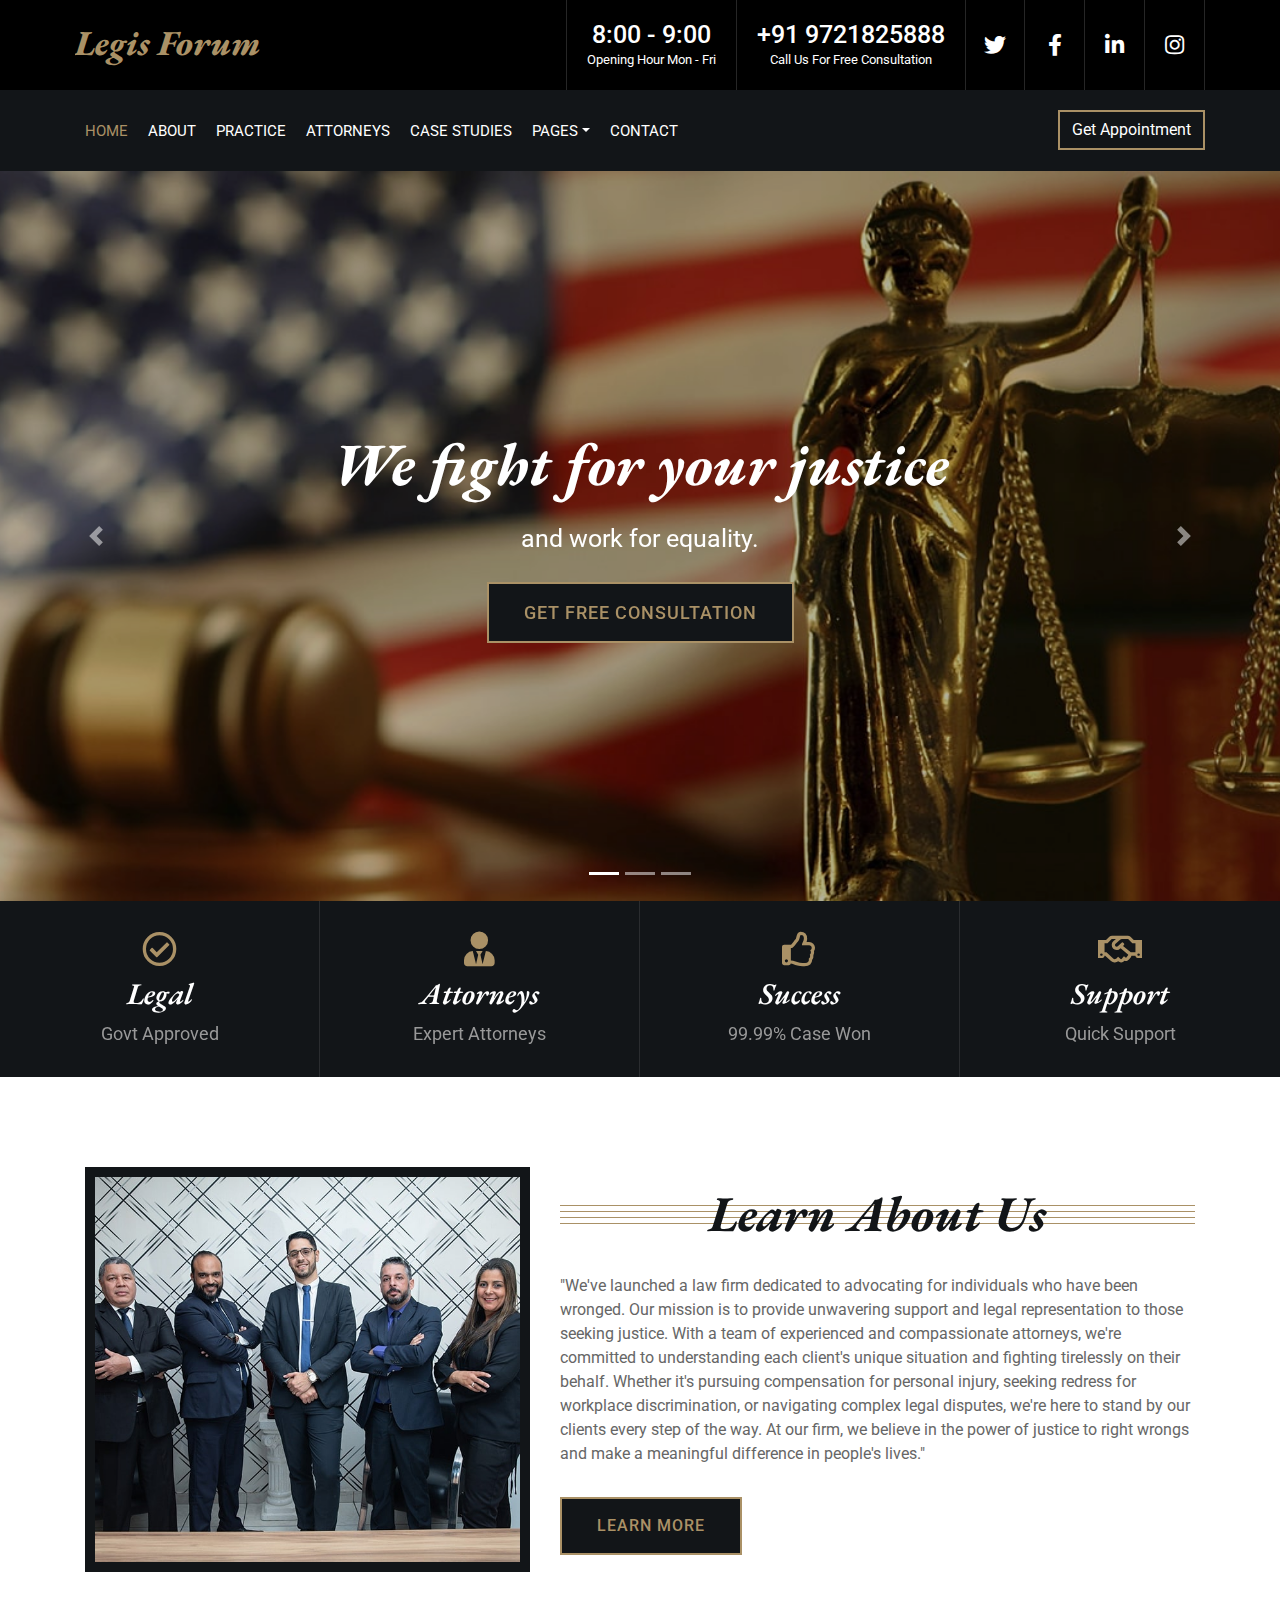
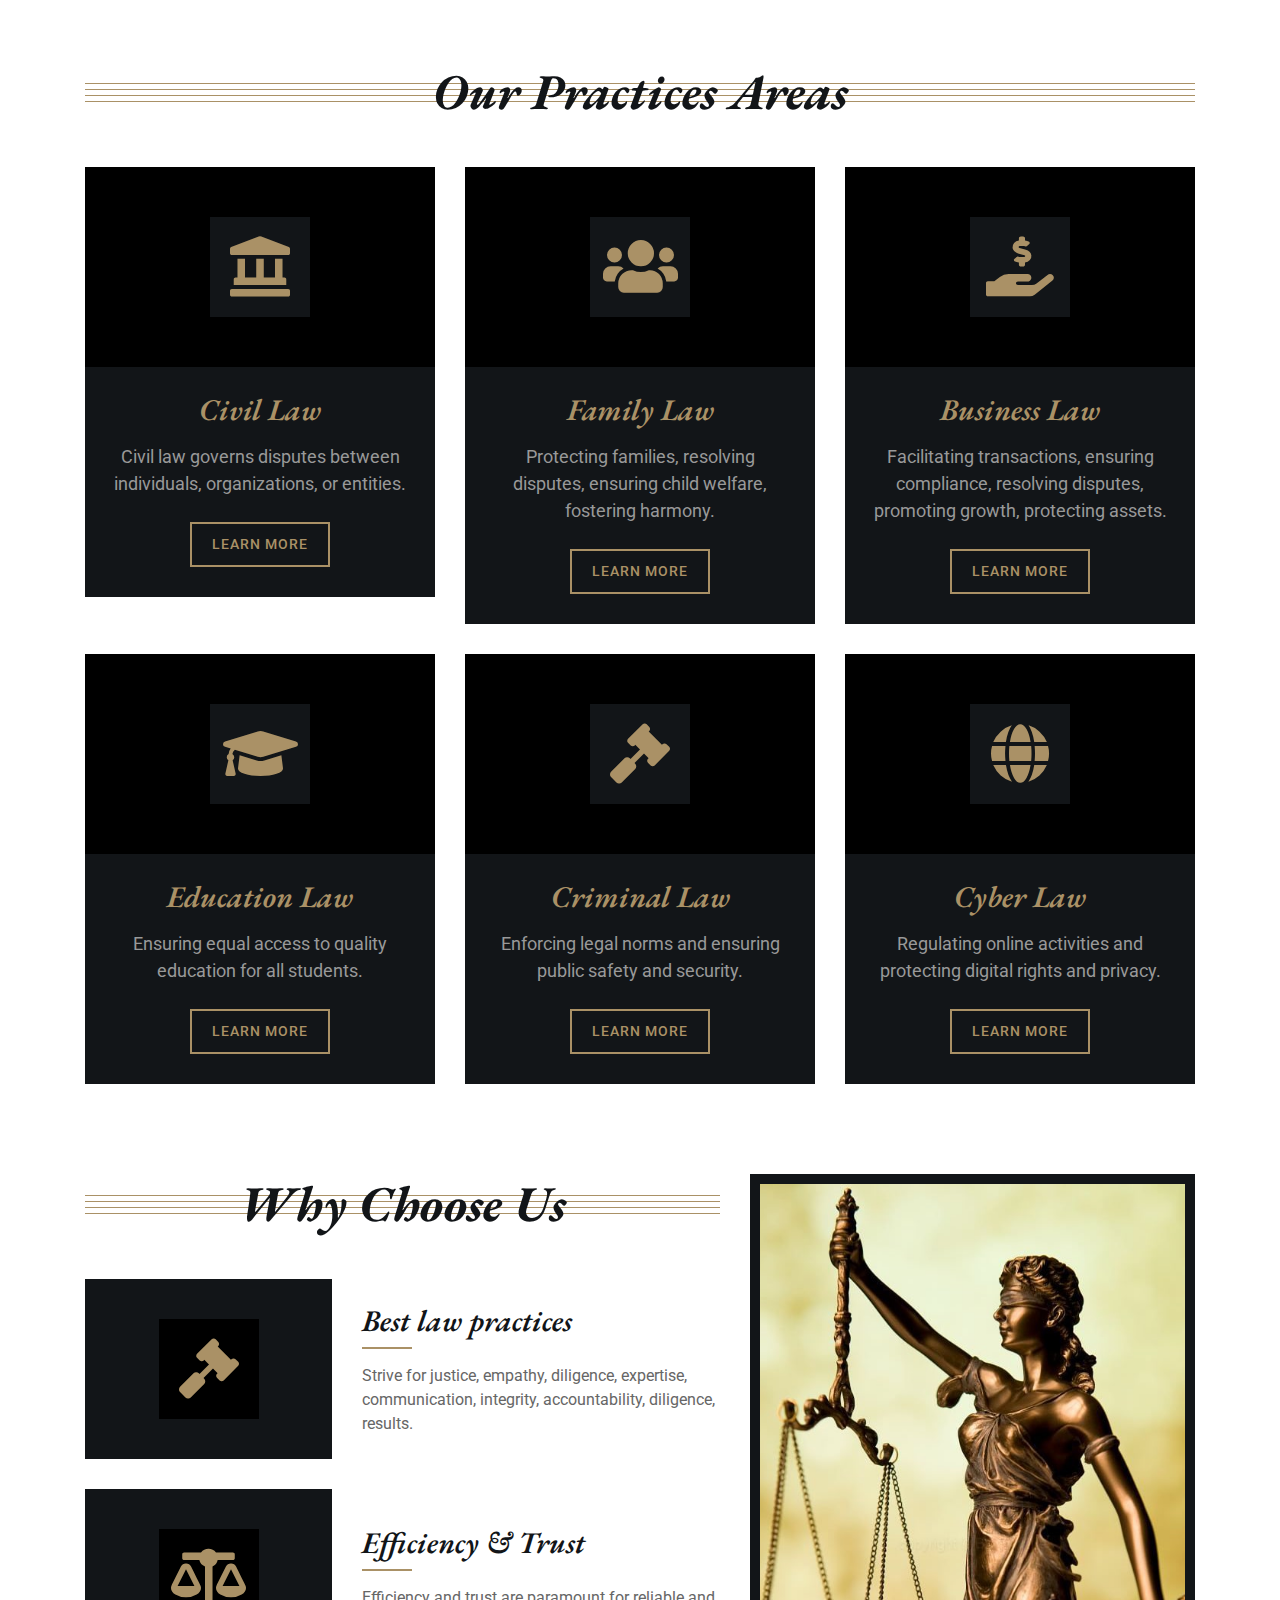
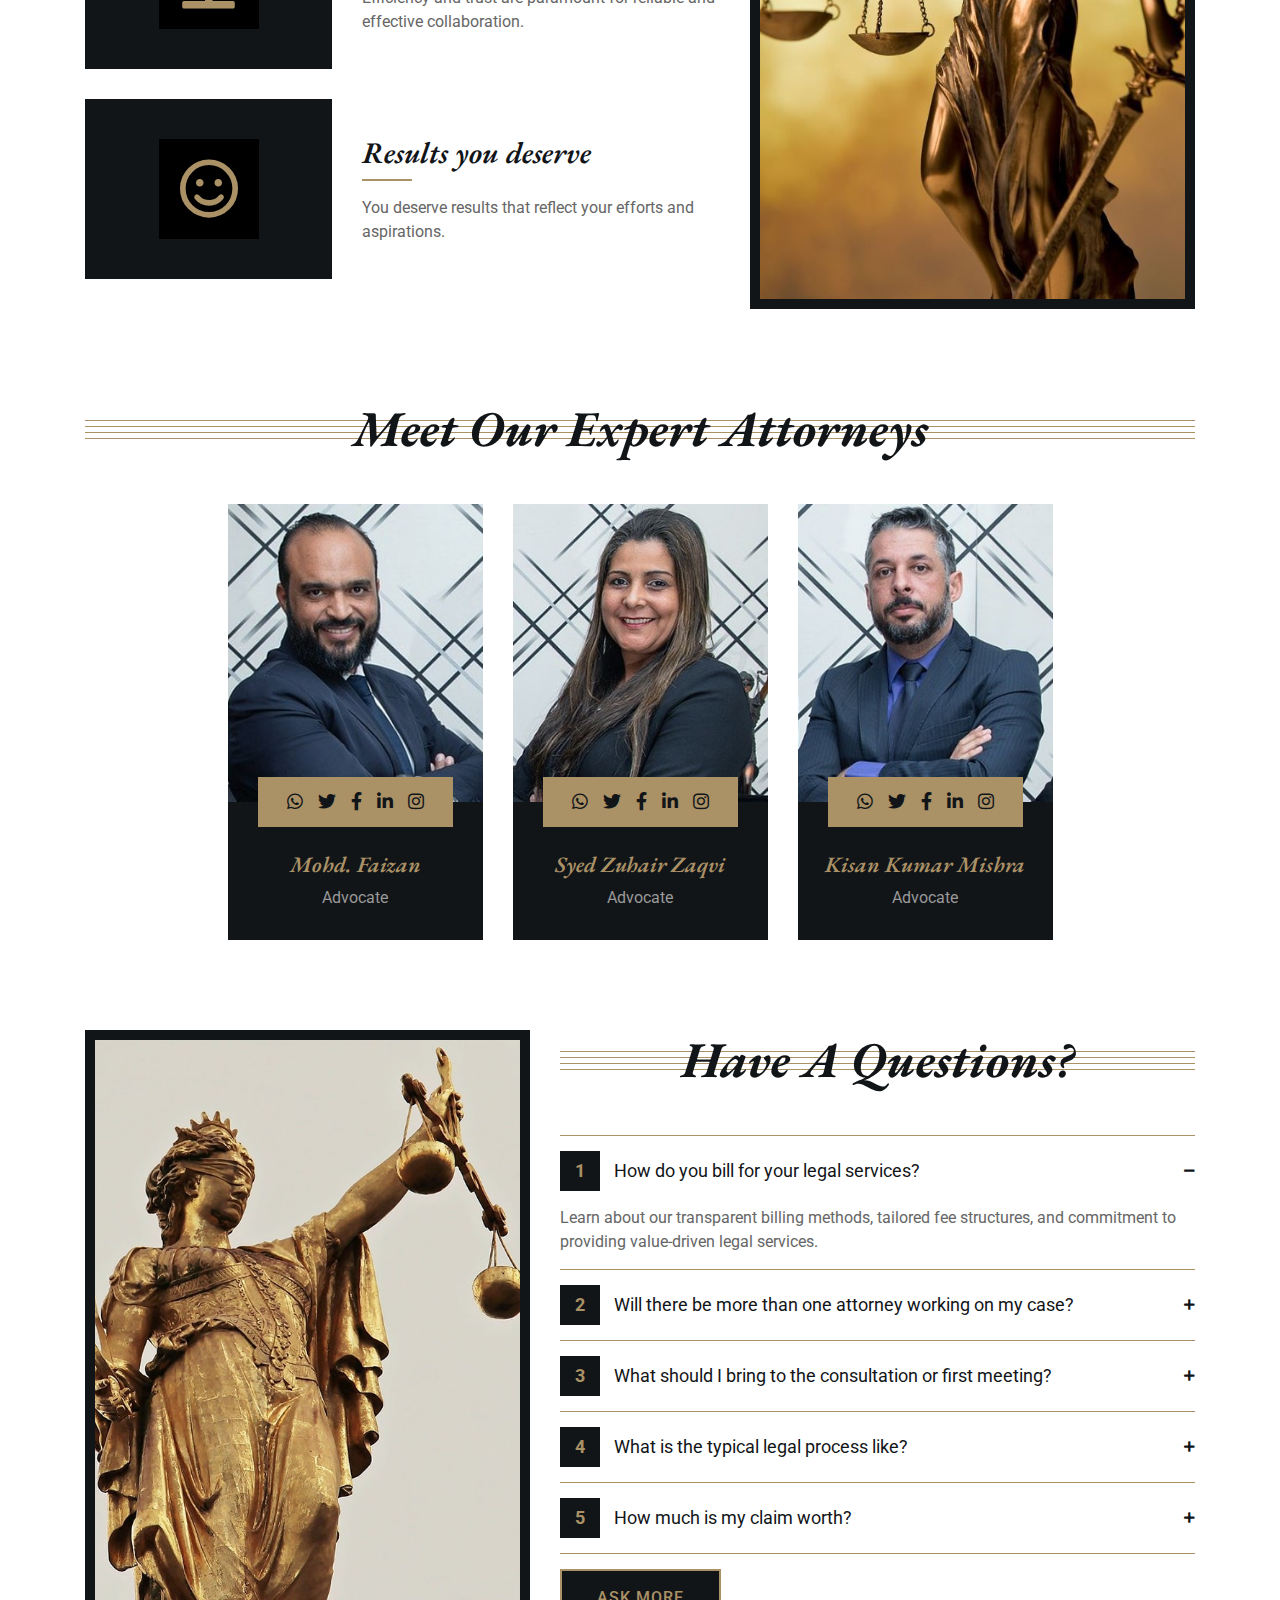
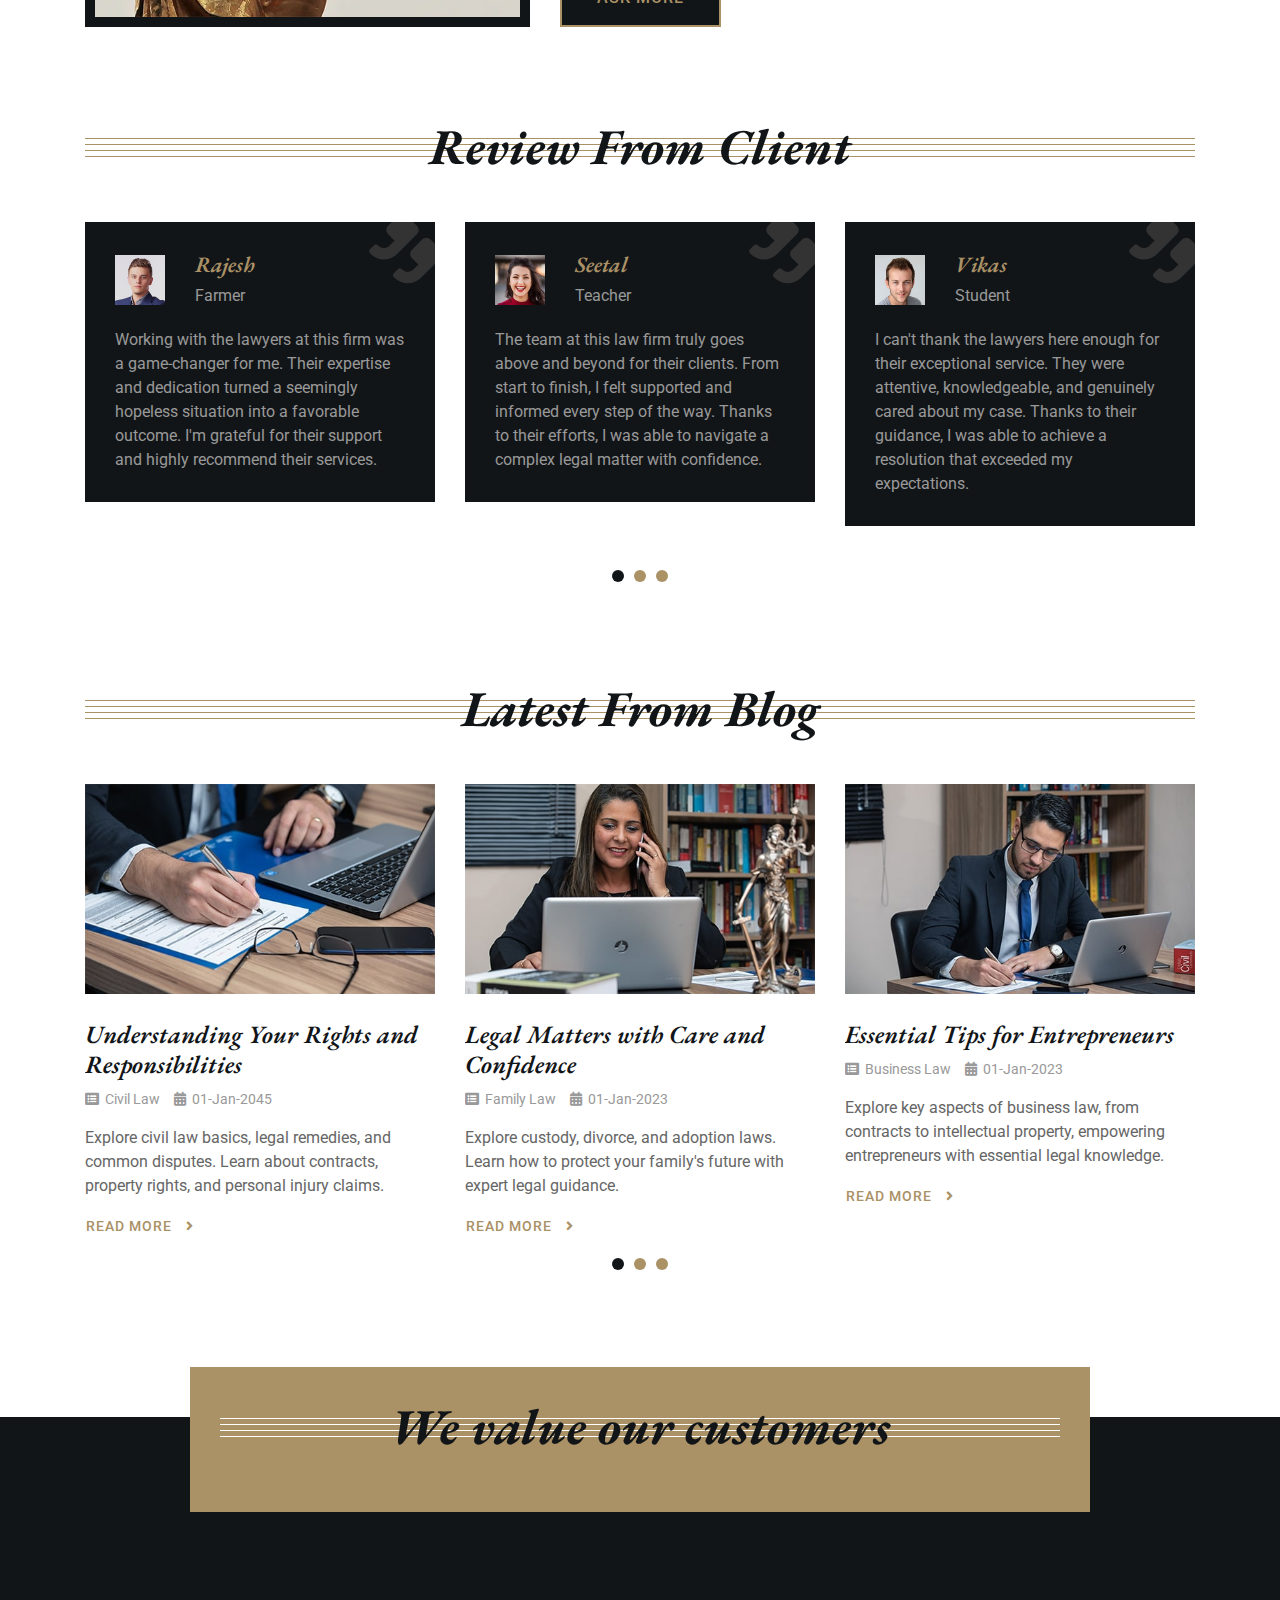
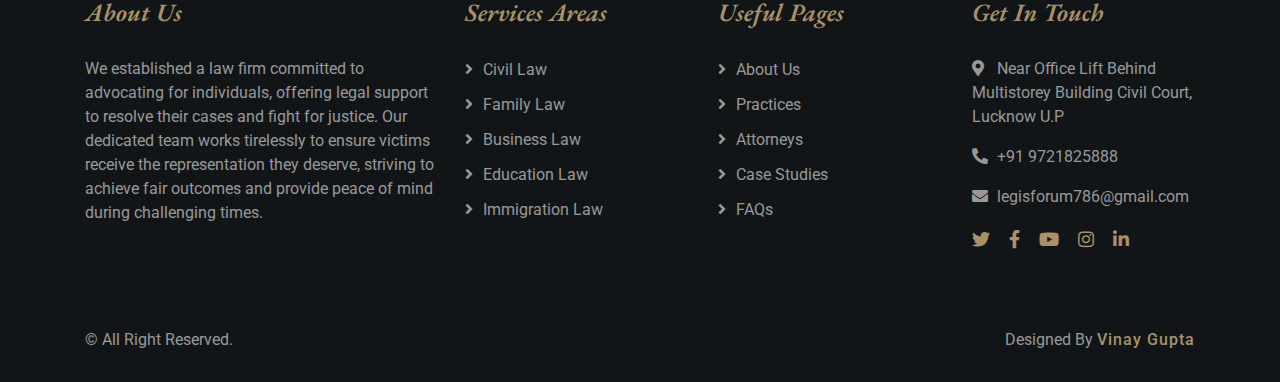
==== commit 70c50acb: "Update index.html" ====
--- a/index.html
+++ b/index.html
@@ -44,8 +44,10 @@
                                     <p>Opening Hour Mon - Fri</p>
                                 </div>
                                 <div class="text">
+                                    <a href="tel:+91-9721825888">
                                     <h2>+91 9721825888</h2>
                                     <p>Call Us For Free Consultation</p>
+                                    </a>
                                 </div>
                                 <div class="social">
                                     <a href=""><i class="fab fa-twitter"></i></a>
@@ -108,8 +110,7 @@
                         <div class="carousel-caption">
                             <h1 class="animated fadeInLeft">We fight for your justice</h1>
                             <p class="animated fadeInRight">and work for equality. </p>
-                            <a class="btn animated fadeInUp" href="https://wa.me/9721825888
-                            ">Get free consultation</a>
+                            <a class="btn animated fadeInUp" href="page/contact.html">Get free consultation</a>
                         </div>
                     </div>
 
@@ -118,8 +119,7 @@
                         <div class="carousel-caption">
                             <h1 class="animated fadeInLeft">We prepared to oppose for you</h1>
                             <p class="animated fadeInRight">and ready to stand against injustice.</p>
-                            <a class="btn animated fadeInUp" href="https://wa.me/9721825888
-                            ">Get free consultation</a>
+                            <a class="btn animated fadeInUp" href="page/contact.html">Get free consultation</a>
                         </div>
                     </div>
 
@@ -129,8 +129,7 @@
                             <h1 class="animated fadeInLeft">We fight for your privilege</h1>
                             <p class="animated fadeInRight">
                                 and advocate for your rights.</p>
-                            <a class="btn animated fadeInUp" href="https://wa.me/9721825888
-                            ">Get free consultation</a>
+                            <a class="btn animated fadeInUp" href="page/contact.html">Get free consultation</a>
                         </div>
                     </div>
                 </div>
@@ -365,12 +364,13 @@
                         <div class="col-lg-3 col-md-6">
                             <div class="team-item">
                                 <div class="team-img">
-                                    <img src="img/team-1.jpg" alt="Team Image">
+                                    <img src="img/team-2.jpg" alt="Team Image">
                                 </div>
                                 <div class="team-text">
-                                    <h2>Abhay Kumar Saxena</h2>
+                                    <h2>Mohd. Faizan</h2>
                                     <p>Advocate</p>
                                     <div class="team-social">
+                                        <a class="social-wa" href=""><i class="fab fa-whatsapp"></i></a>
                                         <a class="social-tw" href=""><i class="fab fa-twitter"></i></a>
                                         <a class="social-fb" href=""><i class="fab fa-facebook-f"></i></a>
                                         <a class="social-li" href=""><i class="fab fa-linkedin-in"></i></a>
@@ -382,12 +382,13 @@
                         <div class="col-lg-3 col-md-6">
                             <div class="team-item">
                                 <div class="team-img">
-                                    <img src="img/team-1.jpg" alt="Team Image">
+                                    <img src="img/team-3.jpg" alt="Team Image">
                                 </div>
                                 <div class="team-text">
-                                    <h2>Mohammad Saleem</h2>
+                                    <h2>Syed Zuhair Zaqvi</h2>
                                     <p>Advocate</p>
                                     <div class="team-social">
+                                        <a class="social-wa" href=""><i class="fab fa-whatsapp"></i></a>
                                         <a class="social-tw" href=""><i class="fab fa-twitter"></i></a>
                                         <a class="social-fb" href=""><i class="fab fa-facebook-f"></i></a>
                                         <a class="social-li" href=""><i class="fab fa-linkedin-in"></i></a>
@@ -399,46 +400,13 @@
                         <div class="col-lg-3 col-md-6">
                             <div class="team-item">
                                 <div class="team-img">
-                                    <img src="img/team-2.jpg" alt="Team Image">
-                                </div>
-                                <div class="team-text">
-                                    <h2>Mohd. Faizan</h2>
-                                    <p>Advocate</p>
-                                    <div class="team-social">
-                                        <a class="social-tw" href=""><i class="fab fa-twitter"></i></a>
-                                        <a class="social-fb" href=""><i class="fab fa-facebook-f"></i></a>
-                                        <a class="social-li" href=""><i class="fab fa-linkedin-in"></i></a>
-                                        <a class="social-in" href=""><i class="fab fa-instagram"></i></a>
-                                    </div>
-                                </div>
-                            </div>
-                        </div>
-                        <div class="col-lg-3 col-md-6">
-                            <div class="team-item">
-                                <div class="team-img">
-                                    <img src="img/team-3.jpg" alt="Team Image">
-                                </div>
-                                <div class="team-text">
-                                    <h2>Syed Zuhair Zaqvi</h2>
-                                    <p>Advocate</p>
-                                    <div class="team-social">
-                                        <a class="social-tw" href=""><i class="fab fa-twitter"></i></a>
-                                        <a class="social-fb" href=""><i class="fab fa-facebook-f"></i></a>
-                                        <a class="social-li" href=""><i class="fab fa-linkedin-in"></i></a>
-                                        <a class="social-in" href=""><i class="fab fa-instagram"></i></a>
-                                    </div>
-                                </div>
-                            </div>
-                        </div>
-                        <div class="col-lg-3 col-md-6">
-                            <div class="team-item">
-                                <div class="team-img">
                                     <img src="img/team-4.jpg" alt="Team Image">
                                 </div>
                                 <div class="team-text">
                                     <h2>Kisan Kumar Mishra</h2>
                                     <p>Advocate</p>
                                     <div class="team-social">
+                                        <a class="social-wa" href=""><i class="fab fa-whatsapp"></i></a>
                                         <a class="social-tw" href=""><i class="fab fa-twitter"></i></a>
                                         <a class="social-fb" href=""><i class="fab fa-facebook-f"></i></a>
                                         <a class="social-li" href=""><i class="fab fa-linkedin-in"></i></a>
--- a/css/style.css
+++ b/css/style.css
@@ -7,6 +7,10 @@
     font-size: 35px;
     height: 70px;
   }
+
+.row{
+    justify-content: center;
+}
 
 body {
     color: #666666;
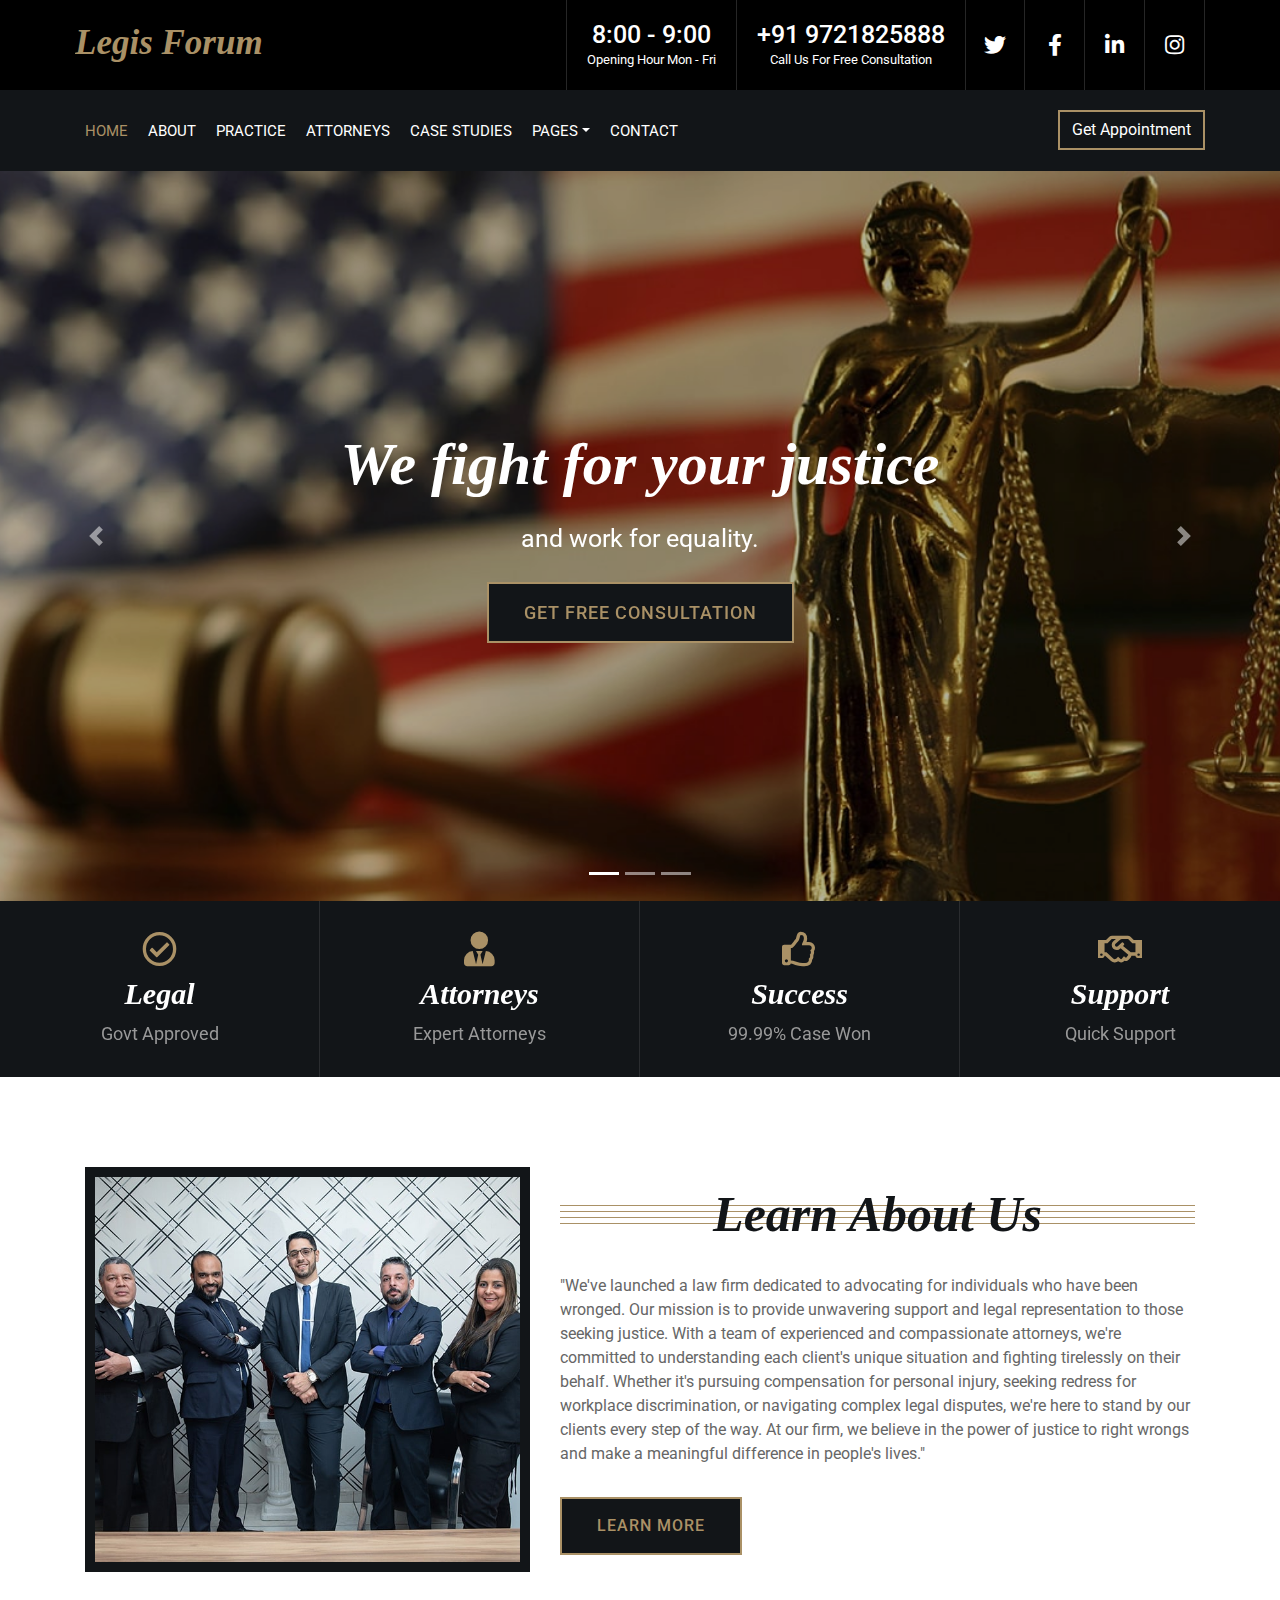
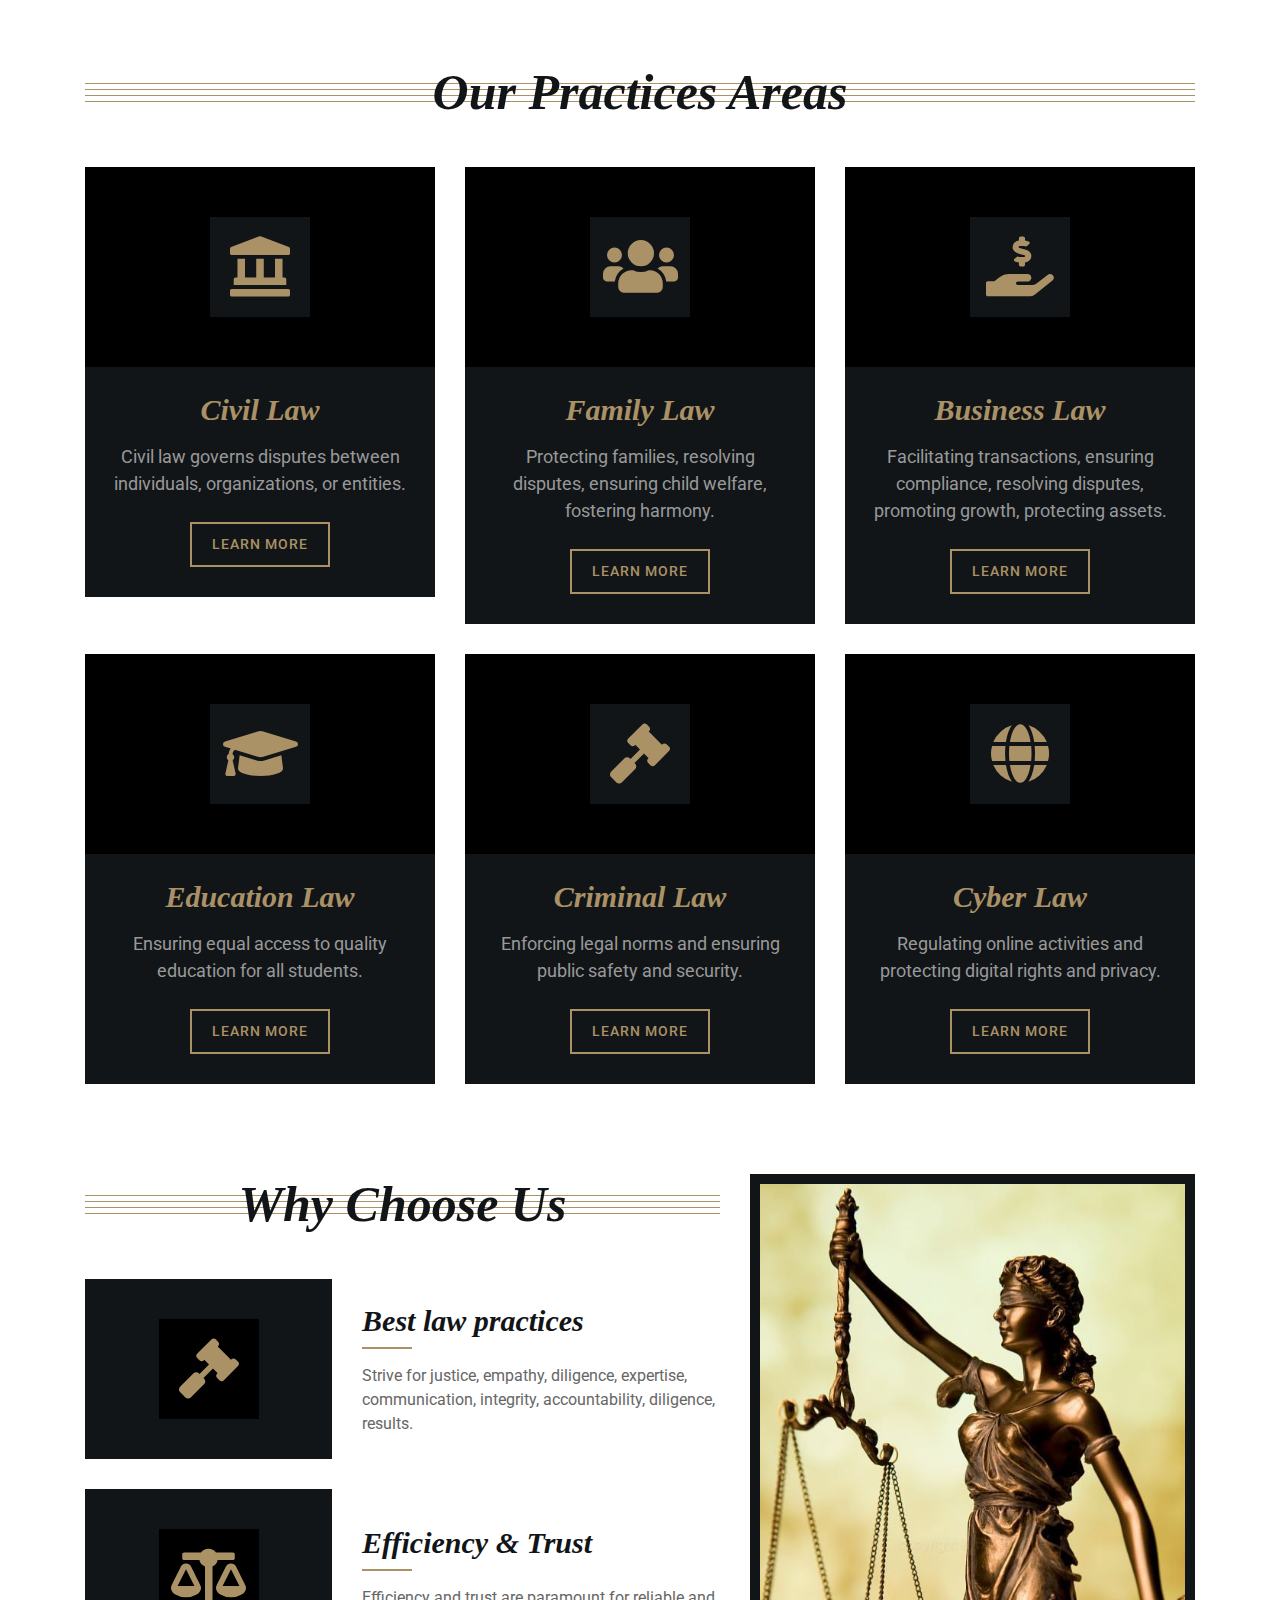
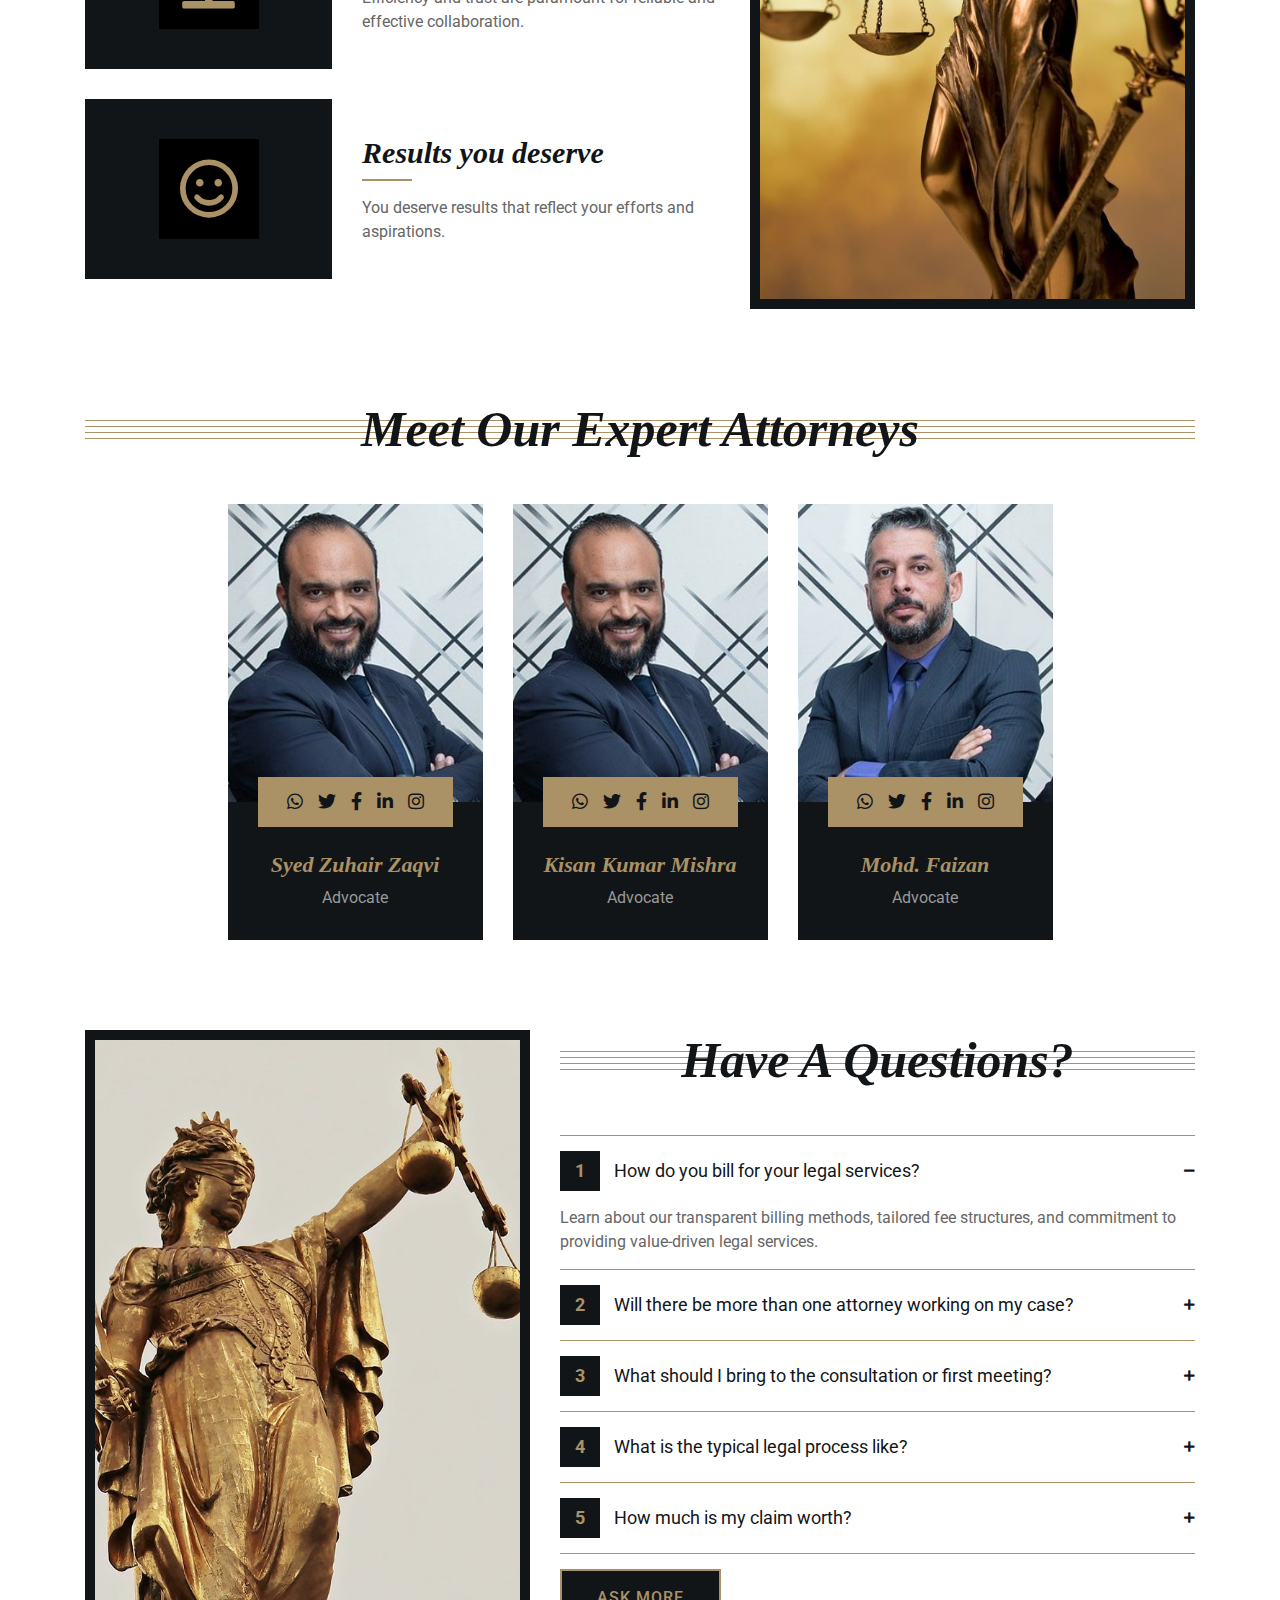
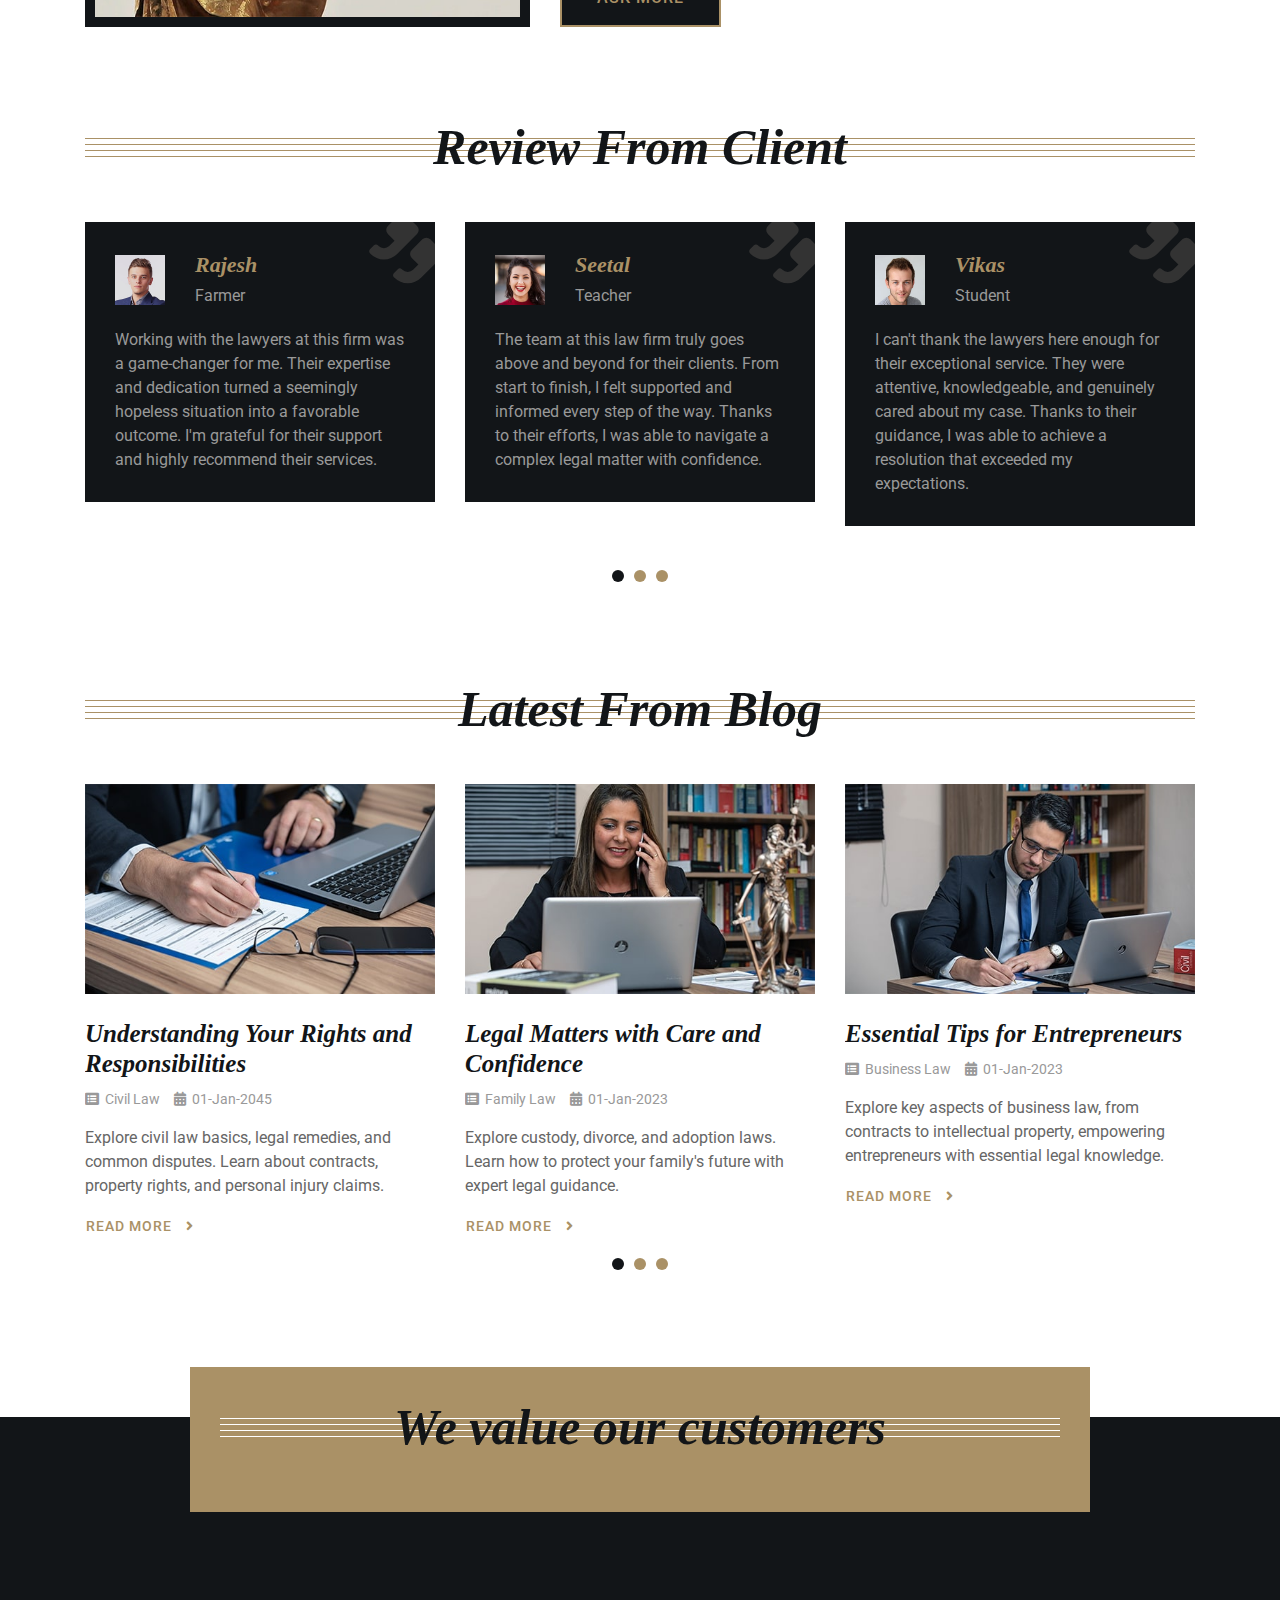
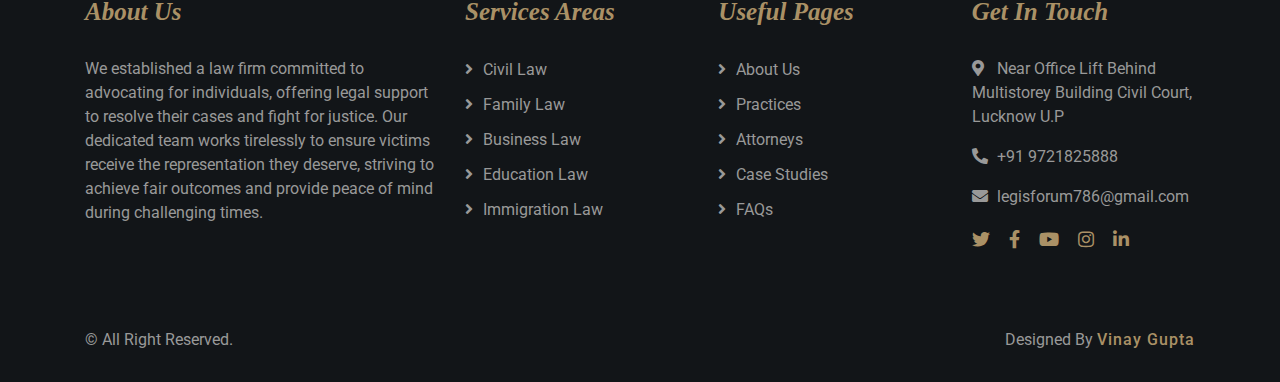
==== commit 1682239e: "Update index.html" ====
--- a/index.html
+++ b/index.html
@@ -367,24 +367,6 @@
                                     <img src="img/team-2.jpg" alt="Team Image">
                                 </div>
                                 <div class="team-text">
-                                    <h2>Mohd. Faizan</h2>
-                                    <p>Advocate</p>
-                                    <div class="team-social">
-                                        <a class="social-wa" href=""><i class="fab fa-whatsapp"></i></a>
-                                        <a class="social-tw" href=""><i class="fab fa-twitter"></i></a>
-                                        <a class="social-fb" href=""><i class="fab fa-facebook-f"></i></a>
-                                        <a class="social-li" href=""><i class="fab fa-linkedin-in"></i></a>
-                                        <a class="social-in" href=""><i class="fab fa-instagram"></i></a>
-                                    </div>
-                                </div>
-                            </div>
-                        </div>
-                        <div class="col-lg-3 col-md-6">
-                            <div class="team-item">
-                                <div class="team-img">
-                                    <img src="img/team-3.jpg" alt="Team Image">
-                                </div>
-                                <div class="team-text">
                                     <h2>Syed Zuhair Zaqvi</h2>
                                     <p>Advocate</p>
                                     <div class="team-social">
@@ -400,10 +382,28 @@
                         <div class="col-lg-3 col-md-6">
                             <div class="team-item">
                                 <div class="team-img">
-                                    <img src="img/team-4.jpg" alt="Team Image">
+                                    <img src="img/team-2.jpg" alt="Team Image">
                                 </div>
                                 <div class="team-text">
                                     <h2>Kisan Kumar Mishra</h2>
+                                    <p>Advocate</p>
+                                    <div class="team-social">
+                                        <a class="social-wa" href=""><i class="fab fa-whatsapp"></i></a>
+                                        <a class="social-tw" href=""><i class="fab fa-twitter"></i></a>
+                                        <a class="social-fb" href=""><i class="fab fa-facebook-f"></i></a>
+                                        <a class="social-li" href=""><i class="fab fa-linkedin-in"></i></a>
+                                        <a class="social-in" href=""><i class="fab fa-instagram"></i></a>
+                                    </div>
+                                </div>
+                            </div>
+                        </div>
+                        <div class="col-lg-3 col-md-6">
+                            <div class="team-item">
+                                <div class="team-img">
+                                    <img src="img/team-4.jpg" alt="Team Image">
+                                </div>
+                                <div class="team-text">
+                                    <h2>Mohd. Faizan</h2>
                                     <p>Advocate</p>
                                     <div class="team-social">
                                         <a class="social-wa" href=""><i class="fab fa-whatsapp"></i></a>
--- a/css/style.css
+++ b/css/style.css
@@ -25,7 +25,7 @@
 h4,
 h5, 
 h6 {
-    font-family: 'EB Garamond', serif;
+    font-family: serif;
     font-weight: 600;
     font-style: italic;
     color: #121518;
@@ -1435,7 +1435,7 @@
 }
 
 .portfolio figure a {
-    font-family: 'EB Garamond', serif;
+    font-family: serif;
     color: #aa9166;
     font-size: 25px;
     font-weight: 600;
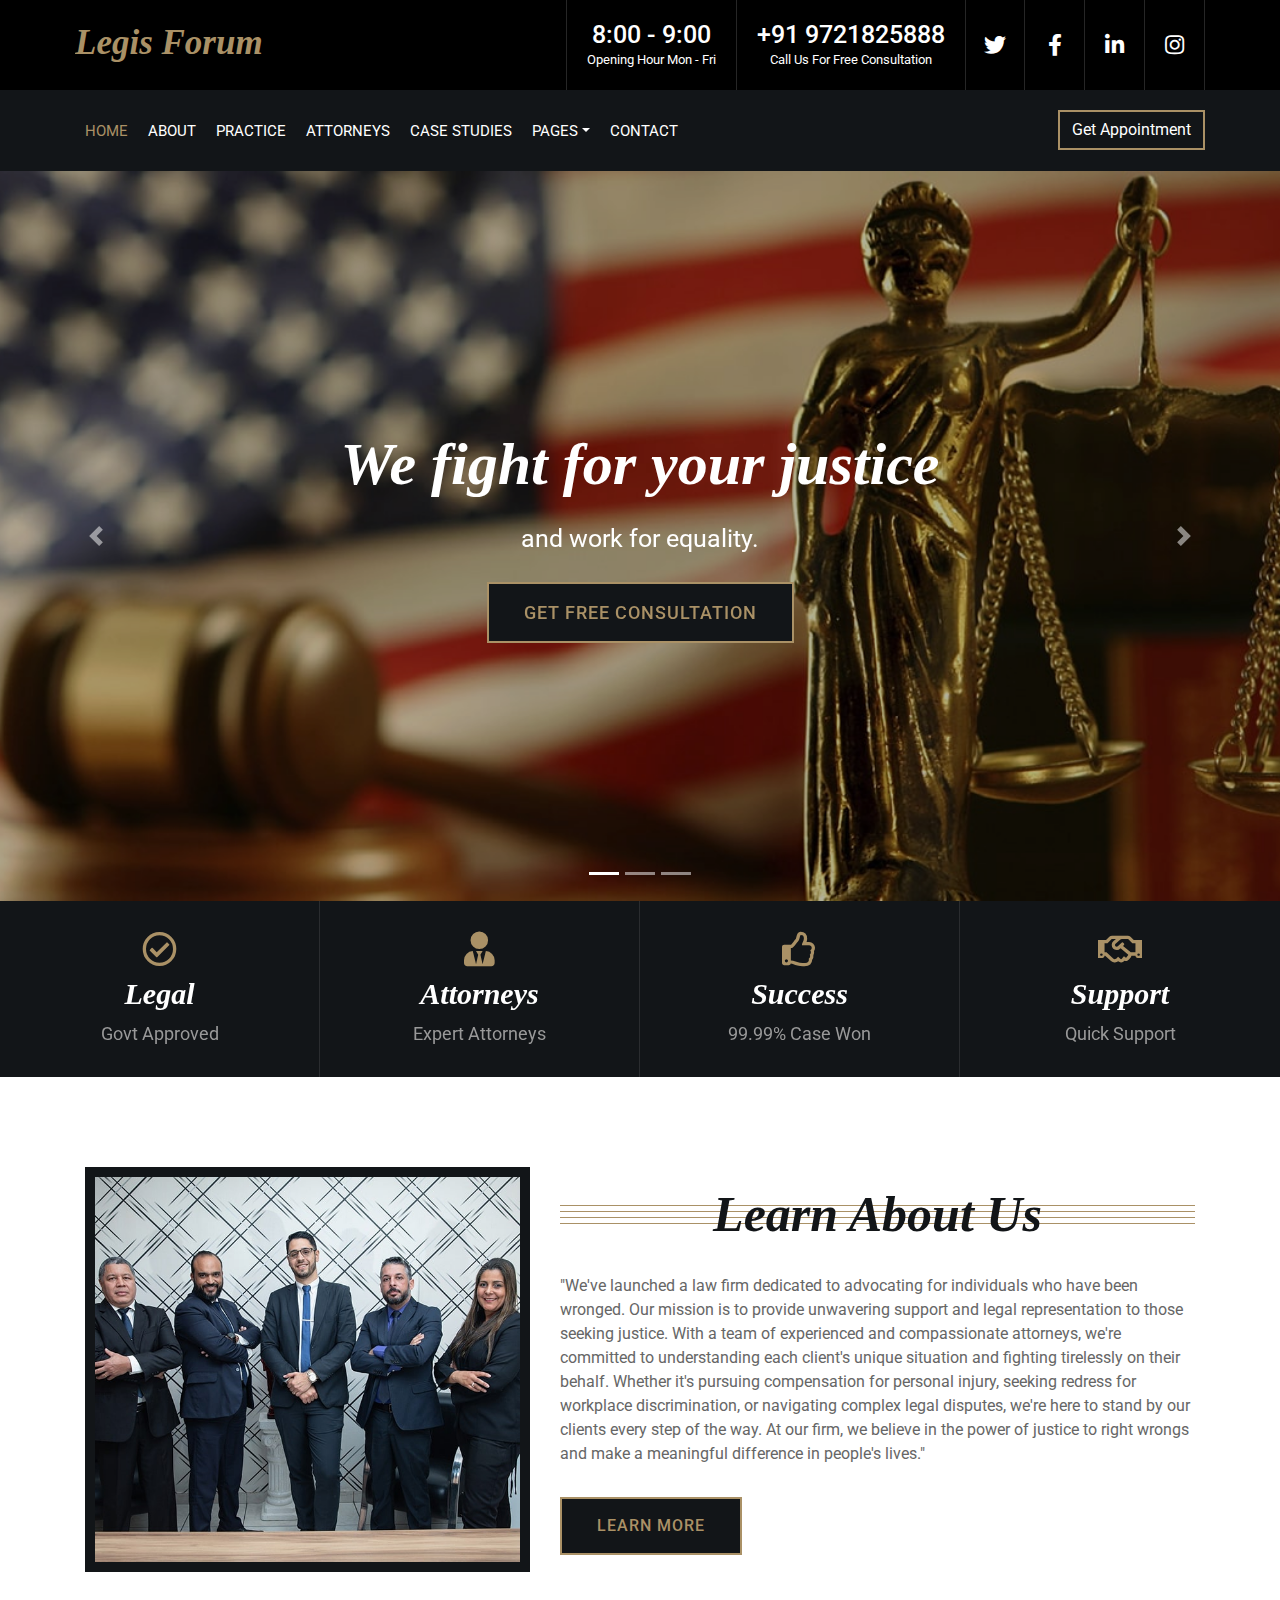
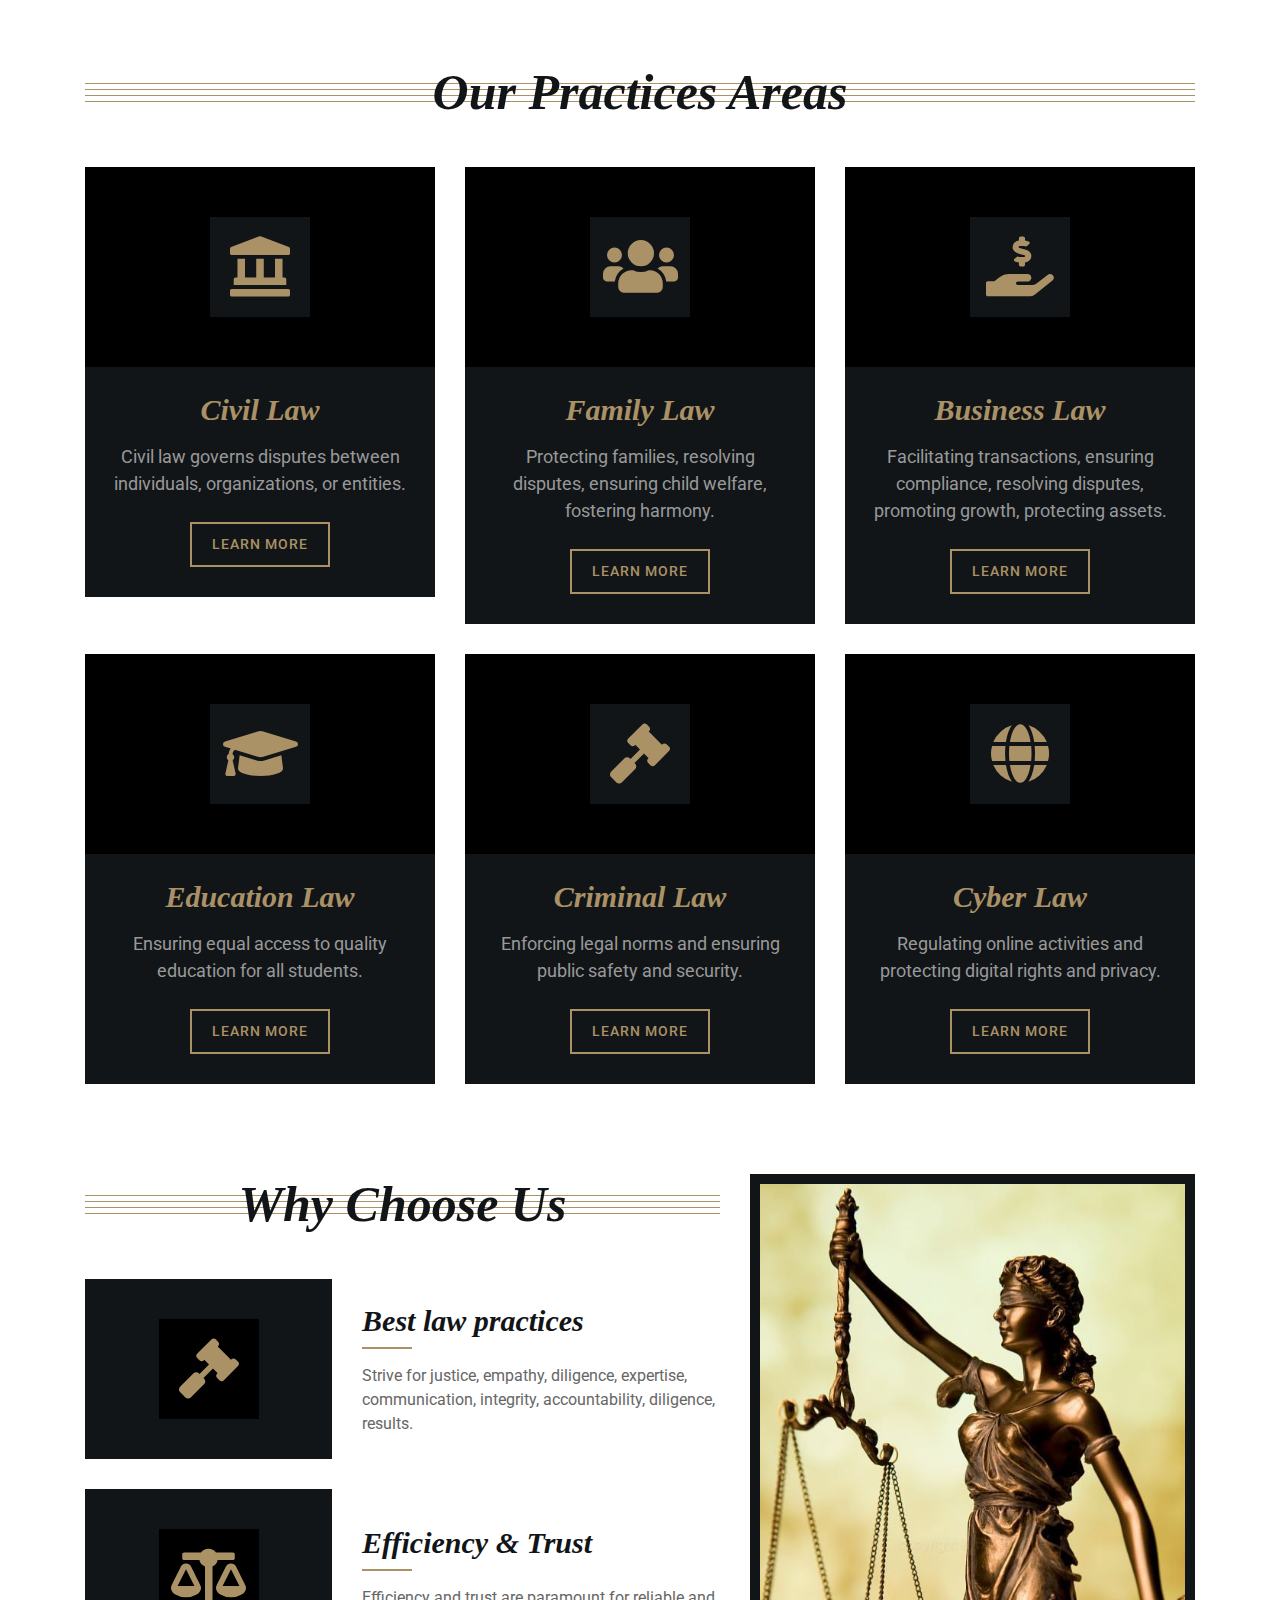
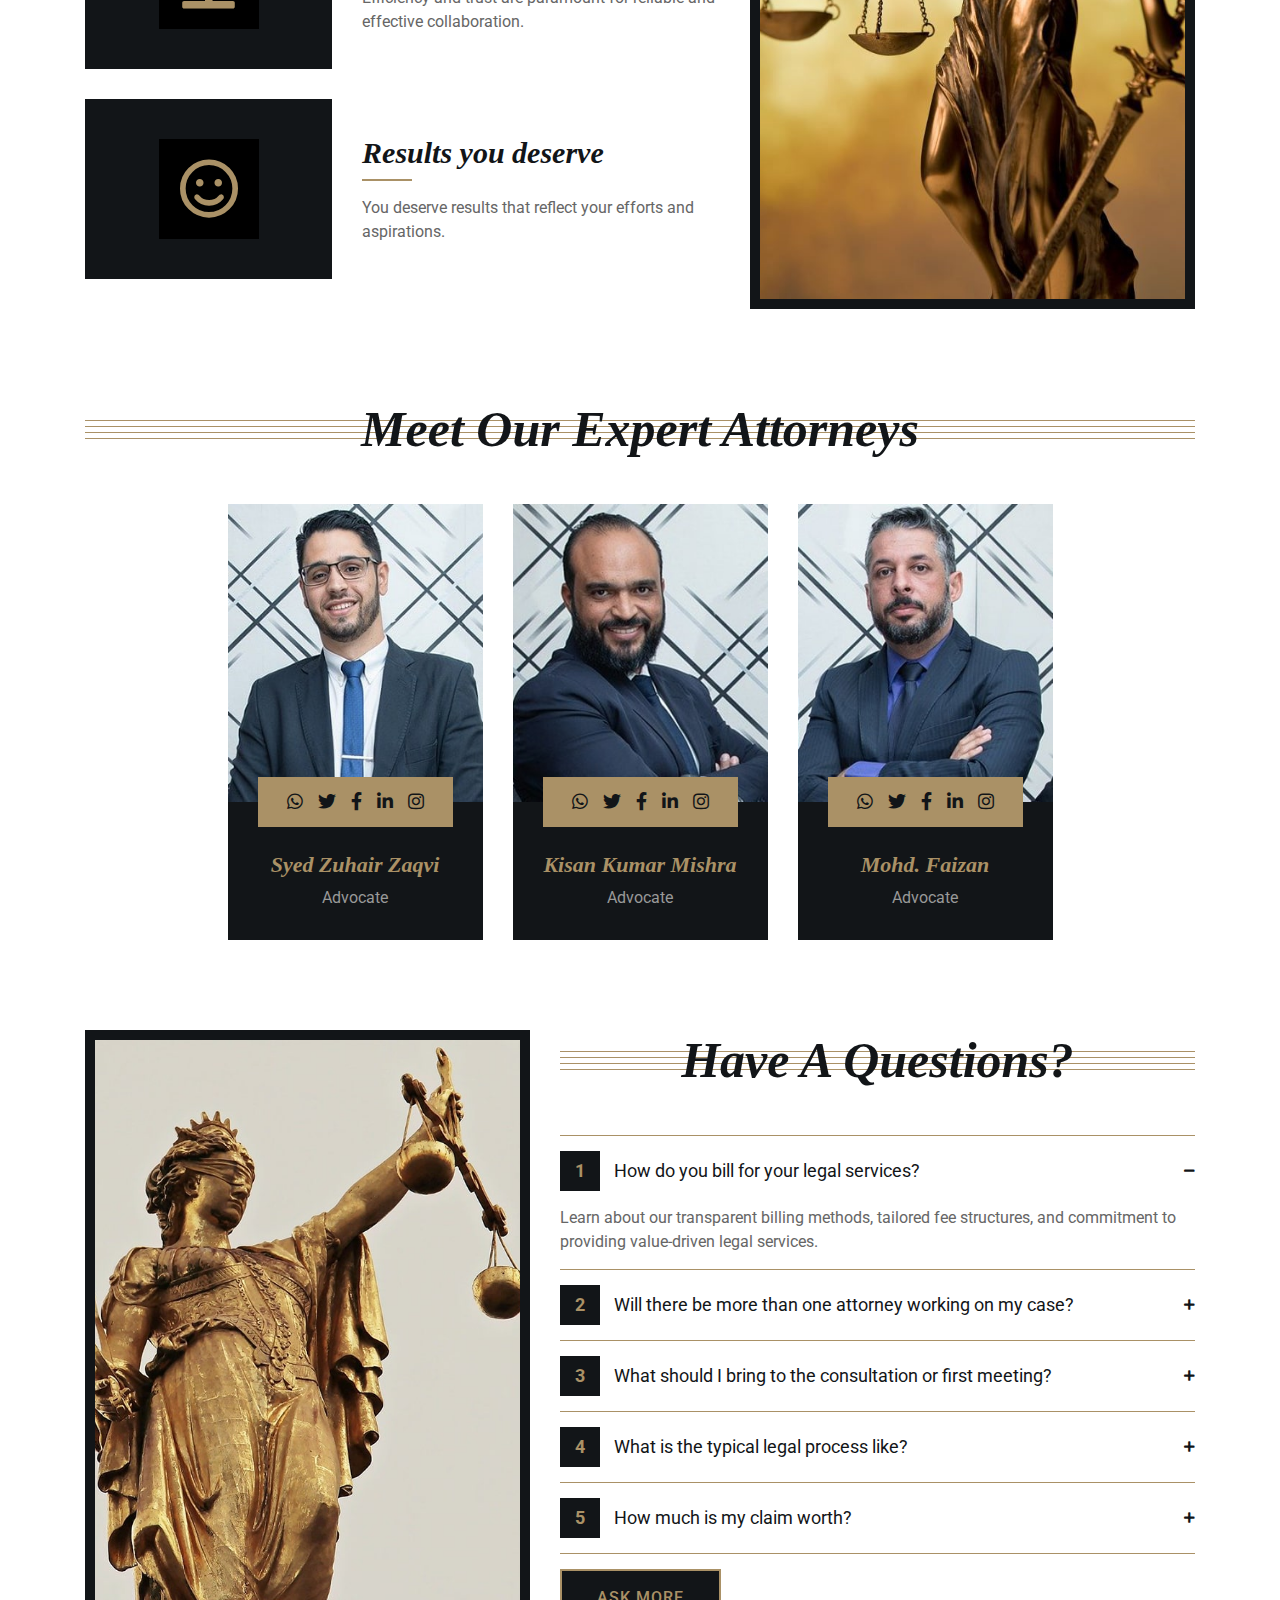
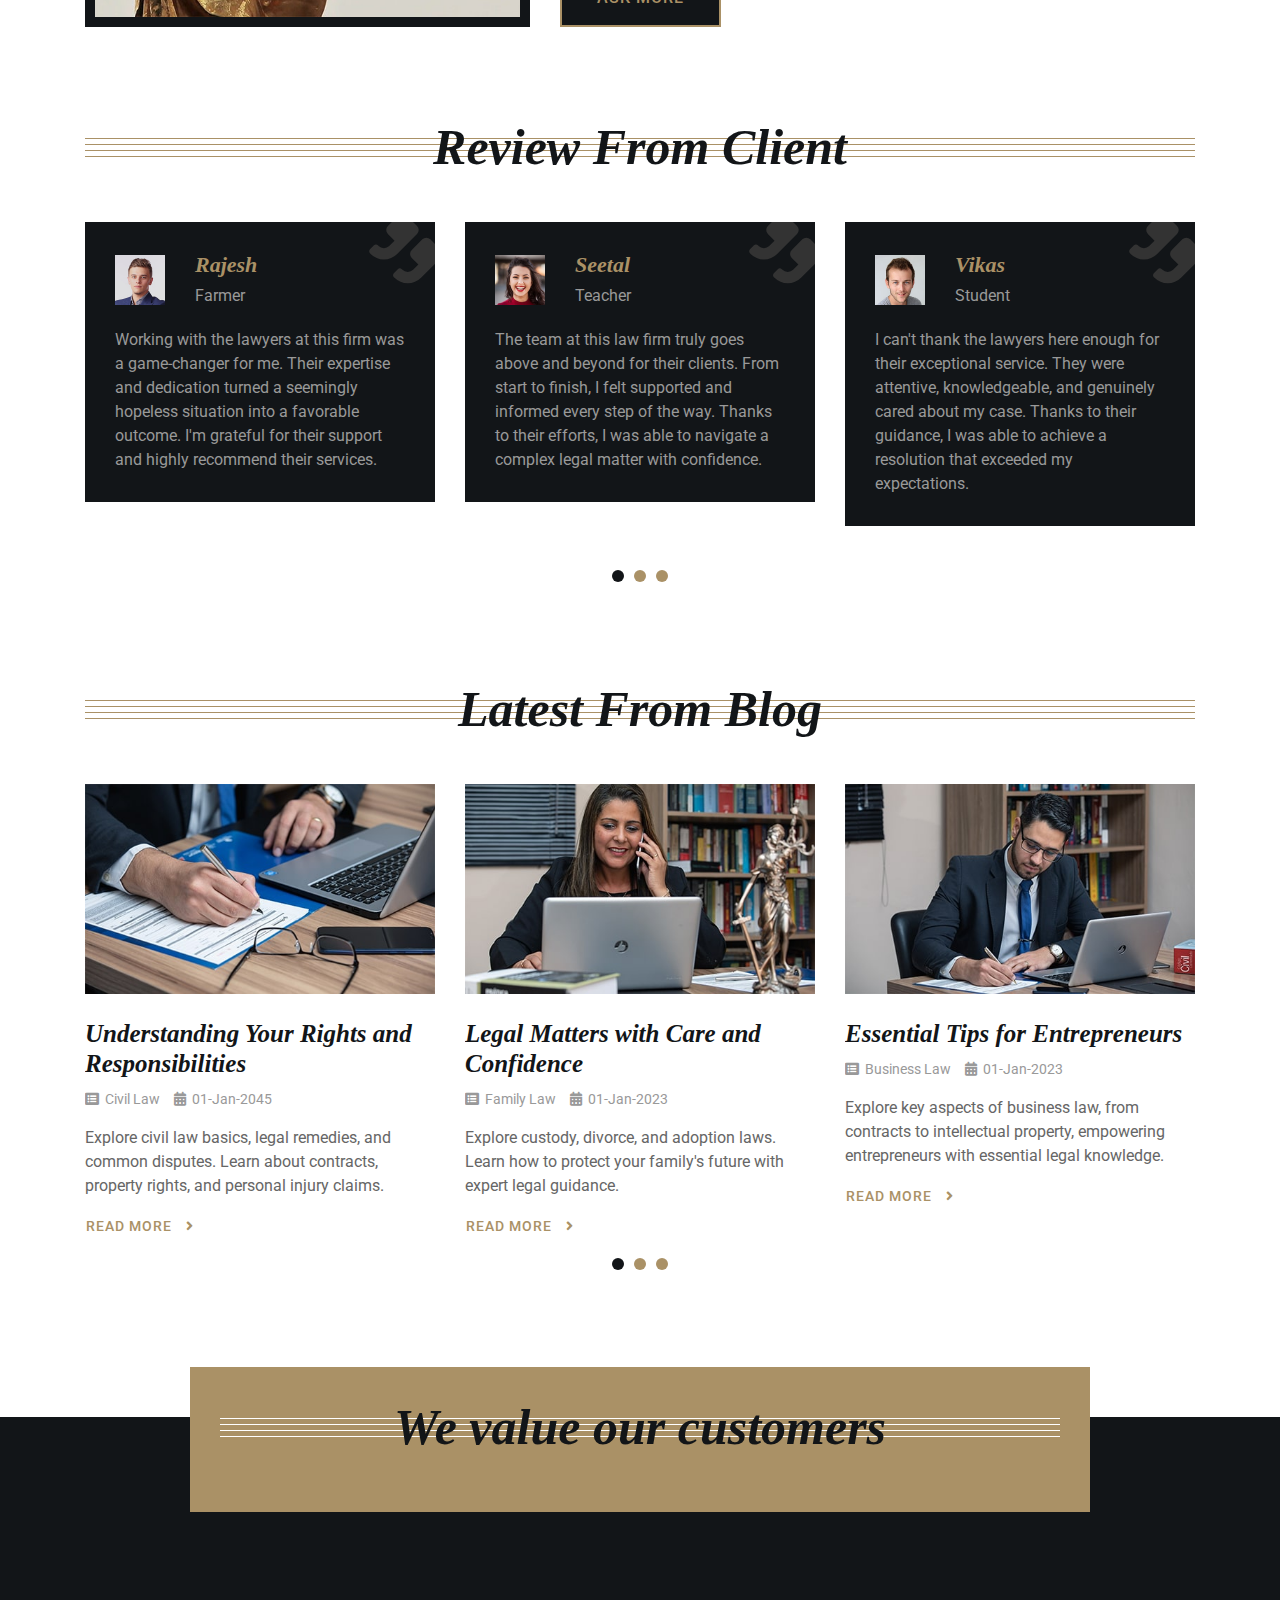
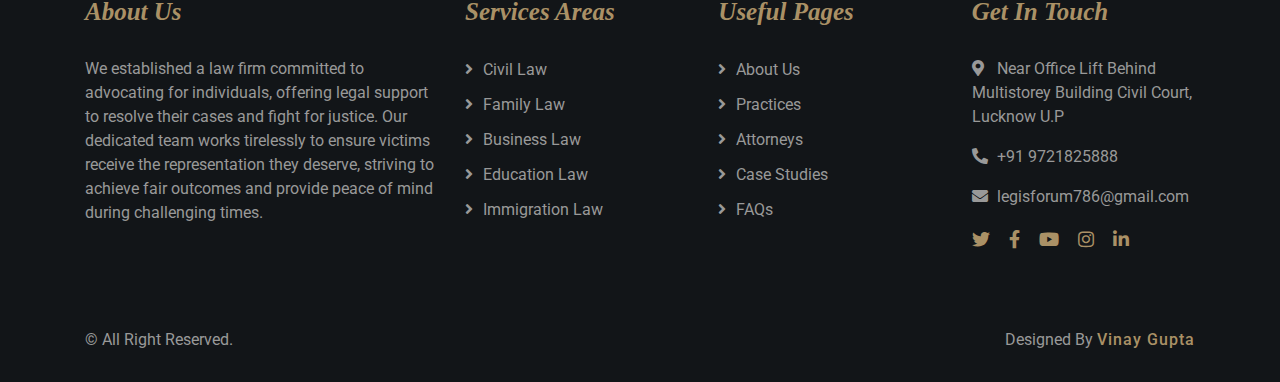
==== commit e5181536: "Update index.html" ====
--- a/index.html
+++ b/index.html
@@ -354,6 +354,7 @@
             <!-- Feature End -->
             
             
+
             <!-- Team Start -->
             <div class="team">
                 <div class="container">
@@ -364,7 +365,7 @@
                         <div class="col-lg-3 col-md-6">
                             <div class="team-item">
                                 <div class="team-img">
-                                    <img src="img/team-2.jpg" alt="Team Image">
+                                    <img src="img/team-1.jpg" alt="Team Image">
                                 </div>
                                 <div class="team-text">
                                     <h2>Syed Zuhair Zaqvi</h2>
